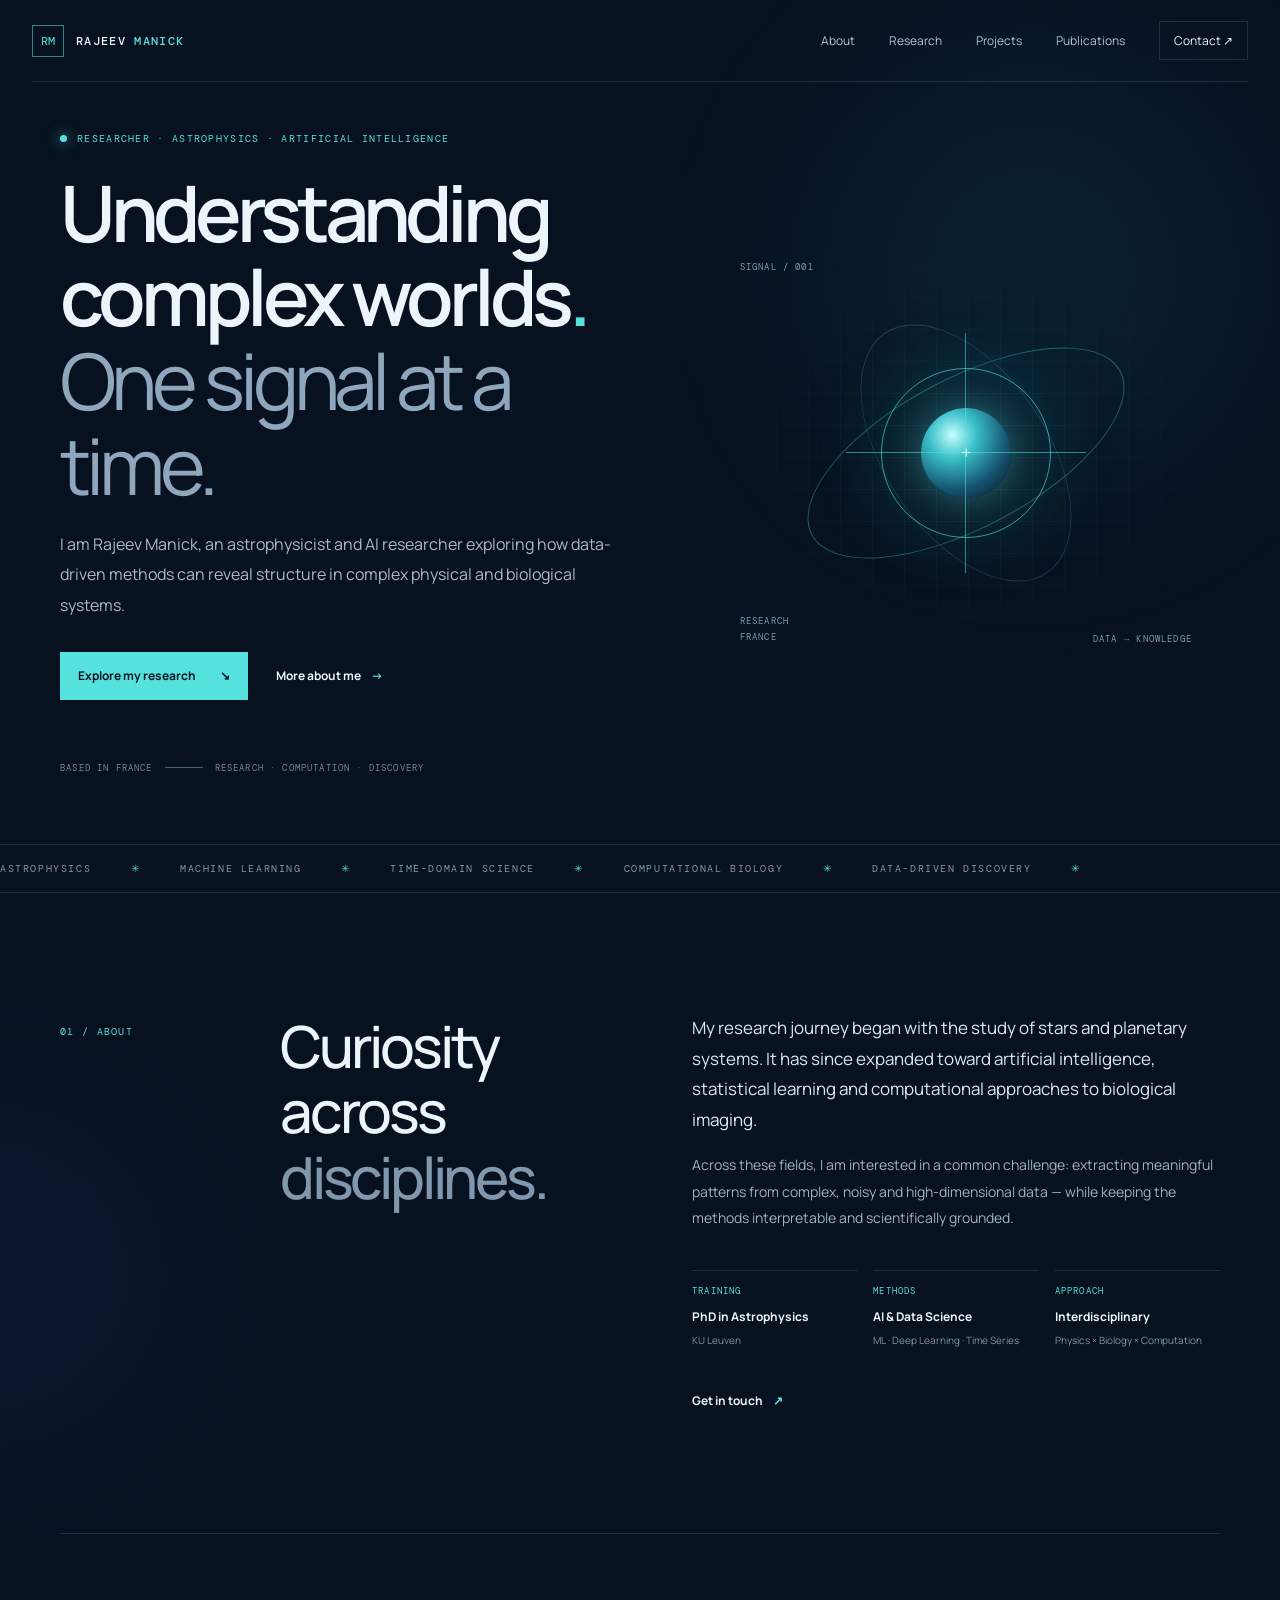
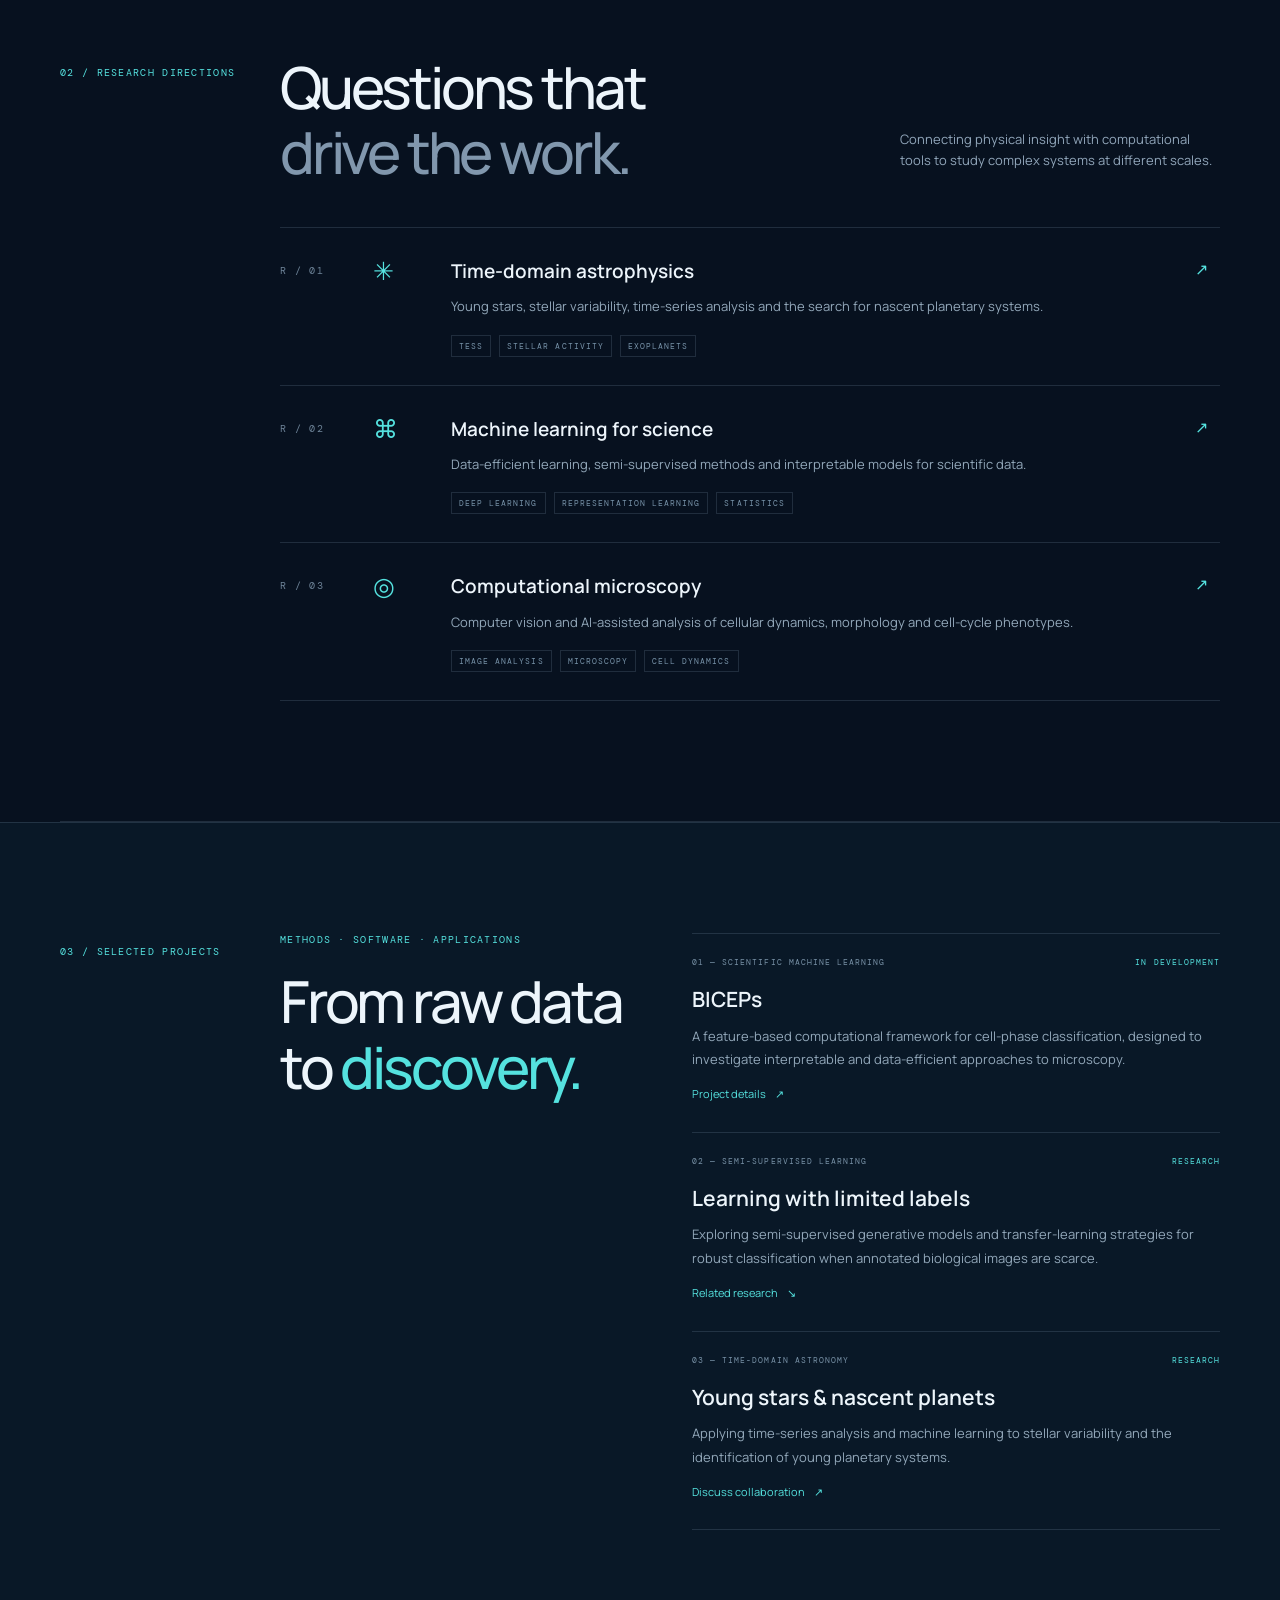
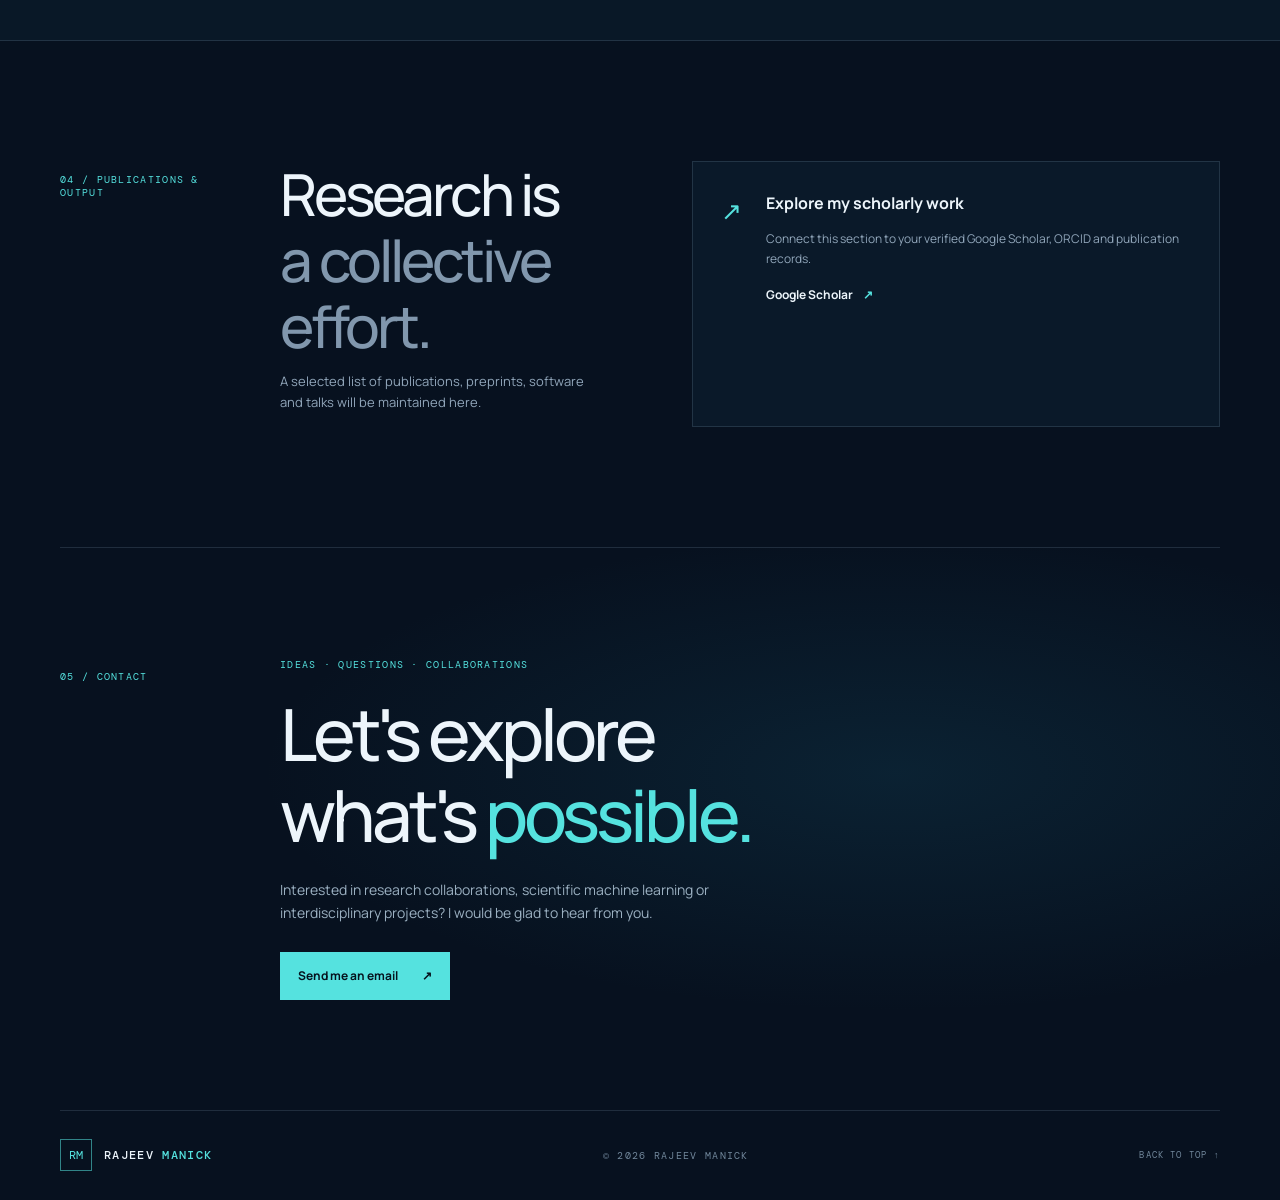
==== index.html @ 0efb324d "Add files via upload" ====
<!doctype html>
<html lang="en">
<head>
  <meta charset="utf-8">
  <meta name="viewport" content="width=device-width, initial-scale=1">
  <meta name="description" content="Rajeev Manick — astrophysicist and AI researcher working across astrophysics, machine learning and computational biology.">
  <meta name="theme-color" content="#07111f">
  <title>Rajeev Manick | Research & AI</title>
  <link rel="preconnect" href="https://fonts.googleapis.com">
  <link rel="preconnect" href="https://fonts.gstatic.com" crossorigin>
  <link href="https://fonts.googleapis.com/css2?family=DM+Mono:wght@400;500&family=Manrope:wght@400;500;600;700;800&display=swap" rel="stylesheet">
  <link rel="stylesheet" href="styles.css">
</head>
<body>
  <div class="ambient ambient-one"></div><div class="ambient ambient-two"></div>
  <header class="site-header">
    <a class="brand" href="#home" aria-label="Rajeev Manick home"><span class="brand-mark">RM</span><span>RAJEEV <b>MANICK</b></span></a>
    <button class="menu-toggle" aria-label="Toggle navigation" aria-expanded="false">☰</button>
    <nav class="nav" aria-label="Main navigation">
      <a href="#about">About</a><a href="#research">Research</a><a href="#projects">Projects</a><a href="#publications">Publications</a><a href="#contact" class="nav-contact">Contact ↗</a>
    </nav>
  </header>

  <main>
    <section class="hero section-shell" id="home">
      <div class="hero-copy">
        <div class="eyebrow"><span class="pulse"></span> RESEARCHER · ASTROPHYSICS · ARTIFICIAL INTELLIGENCE</div>
        <h1>Understanding<br>complex worlds<span class="accent">.</span><br><em>One signal at a time.</em></h1>
        <p class="hero-intro">I am Rajeev Manick, an astrophysicist and AI researcher exploring how data-driven methods can reveal structure in complex physical and biological systems.</p>
        <div class="hero-actions"><a class="button button-primary" href="#research">Explore my research <span>↘</span></a><a class="text-link" href="#about">More about me <span>→</span></a></div>
        <div class="hero-meta"><span>BASED IN FRANCE</span><span class="meta-line"></span><span>RESEARCH · COMPUTATION · DISCOVERY</span></div>
      </div>
      <div class="hero-visual" aria-label="Abstract scientific visualization">
        <div class="visual-grid"></div><div class="orbit orbit-a"></div><div class="orbit orbit-b"></div>
        <div class="core"><div class="core-inner"></div><span class="core-cross">+</span></div>
        <span class="visual-label label-top">SIGNAL / 001</span><span class="visual-label label-bottom">DATA → KNOWLEDGE</span>
        <span class="visual-coordinate">RESEARCH<br>FRANCE</span>
      </div>
    </section>

    <section class="ticker" aria-label="Research themes"><div>ASTROPHYSICS <i>✳</i> MACHINE LEARNING <i>✳</i> TIME-DOMAIN SCIENCE <i>✳</i> COMPUTATIONAL BIOLOGY <i>✳</i> DATA-DRIVEN DISCOVERY <i>✳</i></div></section>

    <section class="content-section section-shell" id="about">
      <div class="section-kicker">01 / ABOUT</div>
      <div class="section-main about-grid">
        <div><h2>Curiosity across<br><span class="muted">disciplines.</span></h2></div>
        <div class="about-copy">
          <p class="lead">My research journey began with the study of stars and planetary systems. It has since expanded toward artificial intelligence, statistical learning and computational approaches to biological imaging.</p>
          <p>Across these fields, I am interested in a common challenge: extracting meaningful patterns from complex, noisy and high-dimensional data — while keeping the methods interpretable and scientifically grounded.</p>
          <div class="facts">
            <div><span class="fact-label">TRAINING</span><strong>PhD in Astrophysics</strong><small>KU Leuven</small></div>
            <div><span class="fact-label">METHODS</span><strong>AI & Data Science</strong><small>ML · Deep Learning · Time Series</small></div>
            <div><span class="fact-label">APPROACH</span><strong>Interdisciplinary</strong><small>Physics × Biology × Computation</small></div>
          </div>
          <a class="inline-link" href="#contact">Get in touch <span>↗</span></a>
        </div>
      </div>
    </section>

    <section class="content-section section-shell" id="research">
      <div class="section-kicker">02 / RESEARCH DIRECTIONS</div>
      <div class="section-main">
        <div class="section-heading"><h2>Questions that<br><span class="muted">drive the work.</span></h2><p>Connecting physical insight with computational tools to study complex systems at different scales.</p></div>
        <div class="research-list">
          <article class="research-card"><div class="card-index">R / 01</div><div class="research-icon">✳</div><div><h3>Time-domain astrophysics</h3><p>Young stars, stellar variability, time-series analysis and the search for nascent planetary systems.</p><div class="tags"><span>TESS</span><span>STELLAR ACTIVITY</span><span>EXOPLANETS</span></div></div><span class="card-arrow">↗</span></article>
          <article class="research-card"><div class="card-index">R / 02</div><div class="research-icon">⌘</div><div><h3>Machine learning for science</h3><p>Data-efficient learning, semi-supervised methods and interpretable models for scientific data.</p><div class="tags"><span>DEEP LEARNING</span><span>REPRESENTATION LEARNING</span><span>STATISTICS</span></div></div><span class="card-arrow">↗</span></article>
          <article class="research-card"><div class="card-index">R / 03</div><div class="research-icon">◎</div><div><h3>Computational microscopy</h3><p>Computer vision and AI-assisted analysis of cellular dynamics, morphology and cell-cycle phenotypes.</p><div class="tags"><span>IMAGE ANALYSIS</span><span>MICROSCOPY</span><span>CELL DYNAMICS</span></div></div><span class="card-arrow">↗</span></article>
        </div>
      </div>
    </section>

    <section class="feature-band" id="projects"><div class="section-shell feature-inner">
      <div class="section-kicker">03 / SELECTED PROJECTS</div><div class="feature-content"><div><div class="eyebrow">METHODS · SOFTWARE · APPLICATIONS</div><h2>From raw data<br>to <span class="accent">discovery.</span></h2></div>
      <div class="project-stack">
        <article class="project"><div class="project-top"><span>01 — SCIENTIFIC MACHINE LEARNING</span><span>IN DEVELOPMENT</span></div><h3>BICEPs</h3><p>A feature-based computational framework for cell-phase classification, designed to investigate interpretable and data-efficient approaches to microscopy.</p><a href="#contact">Project details <span>↗</span></a></article>
        <article class="project"><div class="project-top"><span>02 — SEMI-SUPERVISED LEARNING</span><span>RESEARCH</span></div><h3>Learning with limited labels</h3><p>Exploring semi-supervised generative models and transfer-learning strategies for robust classification when annotated biological images are scarce.</p><a href="#publications">Related research <span>↘</span></a></article>
        <article class="project"><div class="project-top"><span>03 — TIME-DOMAIN ASTRONOMY</span><span>RESEARCH</span></div><h3>Young stars & nascent planets</h3><p>Applying time-series analysis and machine learning to stellar variability and the identification of young planetary systems.</p><a href="#contact">Discuss collaboration <span>↗</span></a></article>
      </div></div>
    </div></section>

    <section class="content-section section-shell" id="publications">
      <div class="section-kicker">04 / PUBLICATIONS & OUTPUT</div>
      <div class="section-main publication-layout"><div><h2>Research is<br><span class="muted">a collective effort.</span></h2><p class="section-note">A selected list of publications, preprints, software and talks will be maintained here.</p></div>
        <div class="publication-placeholder"><span class="placeholder-symbol">↗</span><div><h3>Explore my scholarly work</h3><p>Connect this section to your verified Google Scholar, ORCID and publication records.</p><a class="inline-link" href="https://scholar.google.com/" target="_blank" rel="noreferrer">Google Scholar <span>↗</span></a></div></div>
      </div>
    </section>

    <section class="contact-section" id="contact"><div class="section-shell contact-inner"><div class="section-kicker">05 / CONTACT</div><div><div class="eyebrow">IDEAS · QUESTIONS · COLLABORATIONS</div><h2>Let's explore<br>what's <span class="accent">possible.</span></h2><p>Interested in research collaborations, scientific machine learning or interdisciplinary projects? I would be glad to hear from you.</p><a class="button button-primary" href="mailto:YOUR.EMAIL@EXAMPLE.COM">Send me an email <span>↗</span></a></div></div></section>
  </main>

  <footer class="footer section-shell"><a class="brand" href="#home"><span class="brand-mark">RM</span><span>RAJEEV <b>MANICK</b></span></a><span>© <span id="year"></span> RAJEEV MANICK</span><a href="#home">BACK TO TOP ↑</a></footer>
  <script src="script.js"></script>
</body>
</html>
---- styles.css ----
:root{--bg:#07111f;--panel:#0b1929;--panel2:#0e2033;--text:#edf5fb;--muted:#91a4b8;--line:rgba(164,194,218,.16);--cyan:#55e2df;--blue:#72a9ff;--mono:"DM Mono",monospace;--sans:"Manrope",sans-serif}
*{box-sizing:border-box}html{scroll-behavior:smooth;scroll-padding-top:90px}body{margin:0;background:var(--bg);color:var(--text);font-family:var(--sans);line-height:1.65;overflow-x:hidden}a{color:inherit;text-decoration:none}.ambient{position:absolute;pointer-events:none;filter:blur(90px);opacity:.15;border-radius:50%;z-index:-1}.ambient-one{width:420px;height:420px;background:#126e91;top:60px;right:3%}.ambient-two{width:350px;height:350px;background:#263f9a;top:1100px;left:-180px}.section-shell{width:min(1160px,calc(100% - 64px));margin:auto}.site-header{height:82px;display:flex;align-items:center;justify-content:space-between;width:min(1280px,calc(100% - 64px));margin:auto;border-bottom:1px solid var(--line);position:relative;z-index:5}.brand{display:flex;align-items:center;gap:12px;font:500 12px var(--mono);letter-spacing:.11em}.brand b{color:var(--cyan);font-weight:500}.brand-mark{width:32px;height:32px;border:1px solid rgba(85,226,223,.55);display:grid;place-items:center;color:var(--cyan);font:12px var(--mono);letter-spacing:0}.nav{display:flex;align-items:center;gap:34px;font-size:12px;color:#b5c4d3}.nav a:hover,.text-link:hover,.inline-link:hover{color:var(--cyan)}.nav-contact{border:1px solid var(--line);padding:9px 14px;color:var(--text)}.menu-toggle{display:none;background:none;border:0;color:var(--text);font-size:22px}.hero{min-height:650px;display:grid;grid-template-columns:1.08fr .92fr;align-items:center;gap:55px;padding-top:50px;padding-bottom:70px}.eyebrow,.section-kicker,.hero-meta,.visual-label,.visual-coordinate,.fact-label,.card-index,.tags,.project-top,.footer>span,.footer>a:last-child{font:10px var(--mono);letter-spacing:.13em}.eyebrow{color:var(--cyan);display:flex;align-items:center;gap:10px}.pulse{width:7px;height:7px;background:var(--cyan);border-radius:50%;box-shadow:0 0 14px var(--cyan)}h1{font-size:clamp(48px,6.2vw,78px);line-height:1.08;letter-spacing:-.065em;margin:25px 0 22px;font-weight:600}h1 em{font-style:normal;color:#8fa6bd;font-weight:400}.accent{color:var(--cyan)}.hero-intro{max-width:570px;color:#a8bacb;font-size:16px;line-height:1.9}.hero-actions{display:flex;align-items:center;gap:28px;margin-top:32px}.button{display:inline-flex;align-items:center;gap:24px;padding:14px 18px;font-size:12px;font-weight:700}.button-primary{background:var(--cyan);color:#06131e}.button-primary:hover{background:#a1fffa}.text-link,.inline-link{font-size:12px;font-weight:700}.text-link span,.inline-link span{color:var(--cyan);margin-left:8px}.hero-meta{display:flex;align-items:center;gap:12px;color:#70869c;margin-top:62px;font-size:9px}.meta-line{width:38px;height:1px;background:#426076}.hero-visual{height:440px;position:relative;display:grid;place-items:center;overflow:hidden}.visual-grid{position:absolute;inset:0;background-image:linear-gradient(rgba(111,162,194,.08) 1px,transparent 1px),linear-gradient(90deg,rgba(111,162,194,.08) 1px,transparent 1px);background-size:32px 32px;mask-image:radial-gradient(ellipse,black 10%,transparent 72%)}.orbit{position:absolute;border:1px solid rgba(85,226,223,.32);border-radius:50%;transform:rotate(-28deg)}.orbit-a{width:350px;height:150px}.orbit-b{width:290px;height:290px;border-color:rgba(114,169,255,.25);transform:rotate(56deg) scaleY(.56)}.core{width:170px;height:170px;border:1px solid rgba(85,226,223,.65);border-radius:50%;display:grid;place-items:center;box-shadow:0 0 70px rgba(30,183,191,.18),inset 0 0 50px rgba(30,183,191,.12);position:relative}.core:before,.core:after{content:"";position:absolute;background:rgba(85,226,223,.55)}.core:before{height:1px;width:240px}.core:after{width:1px;height:240px}.core-inner{width:90px;height:90px;border-radius:50%;background:radial-gradient(circle at 35% 30%,#c5ffff,#39bfc8 28%,#14516d 65%,#07111f 100%);box-shadow:0 0 45px rgba(85,226,223,.55)}.core-cross{position:absolute;z-index:2;color:#d9ffff;font-size:18px}.visual-label,.visual-coordinate{position:absolute;color:#7b9bb1;font-size:9px}.label-top{top:28px;left:28px}.label-bottom{bottom:28px;right:28px}.visual-coordinate{bottom:28px;left:28px;line-height:1.8}.ticker{border-top:1px solid var(--line);border-bottom:1px solid var(--line);overflow:hidden;white-space:nowrap;padding:17px 0;color:#8299ad;font:10px var(--mono);letter-spacing:.16em}.ticker div{width:max-content;animation:drift 35s linear infinite}.ticker i{font-style:normal;color:var(--cyan);padding:0 32px}@keyframes drift{to{transform:translateX(-35%)}}.content-section{padding-top:120px;padding-bottom:120px;display:grid;grid-template-columns:180px 1fr;gap:40px;border-bottom:1px solid var(--line)}.section-kicker{color:var(--cyan);padding-top:12px}.section-main h2,.feature-content h2,.contact-inner h2{font-size:clamp(38px,5vw,58px);line-height:1.13;letter-spacing:-.055em;font-weight:500;margin:0}.muted{color:#8197ad}.about-grid{display:grid;grid-template-columns:.8fr 1.2fr;gap:60px}.about-copy p{color:#9eb1c3;font-size:14px;line-height:1.9;margin-top:0}.about-copy .lead{font-size:17px;color:#dce8f1;line-height:1.8}.facts{display:grid;grid-template-columns:repeat(3,1fr);gap:16px;margin:38px 0}.facts>div{border-top:1px solid var(--line);padding-top:14px}.fact-label{display:block;color:var(--cyan);font-size:9px;margin-bottom:10px}.facts strong,.facts small{display:block}.facts strong{font-size:12px}.facts small{font-size:10px;color:#8095a9;margin-top:5px}.section-heading{display:flex;align-items:end;justify-content:space-between;margin-bottom:42px;gap:40px}.section-heading p,.section-note{max-width:320px;color:#91a6ba;font-size:13px}.research-list{border-top:1px solid var(--line)}.research-card{display:grid;grid-template-columns:75px 60px 1fr 25px;align-items:start;gap:18px;padding:28px 0;border-bottom:1px solid var(--line)}.card-index{color:#6e8498;padding-top:8px}.research-icon{font-size:25px;color:var(--cyan);line-height:1.2}.research-card h3,.project h3{font-size:19px;margin:0 0 8px;font-weight:600}.research-card p,.project p{font-size:13px;color:#93a8ba;max-width:650px;margin:0;line-height:1.8}.tags{display:flex;flex-wrap:wrap;gap:8px;margin-top:16px;font-size:8px;color:#7792a8}.tags span{border:1px solid var(--line);padding:5px 7px}.card-arrow{color:var(--cyan)}.feature-band{background:#091827;border-top:1px solid var(--line);border-bottom:1px solid var(--line);padding:110px 0}.feature-inner{display:grid;grid-template-columns:180px 1fr;gap:40px}.feature-content{display:grid;grid-template-columns:.8fr 1.2fr;gap:60px}.feature-content h2{margin-top:22px}.project-stack{border-top:1px solid var(--line)}.project{padding:23px 0 26px;border-bottom:1px solid var(--line)}.project-top{display:flex;justify-content:space-between;gap:12px;color:#7891a6;font-size:8px;margin-bottom:15px}.project-top span:last-child{color:var(--cyan)}.project h3{font-size:21px}.project a{display:inline-block;margin-top:14px;font-size:11px;color:var(--cyan)}.project a span{margin-left:7px}.publication-layout{display:grid;grid-template-columns:.8fr 1.2fr;gap:60px}.publication-placeholder{border:1px solid var(--line);background:rgba(12,29,46,.7);padding:28px;display:flex;gap:24px;align-items:flex-start}.placeholder-symbol{font-size:25px;color:var(--cyan)}.publication-placeholder h3{font-size:16px;margin:0 0 8px}.publication-placeholder p{font-size:12px;color:#91a6ba}.contact-section{padding:110px 0;background:radial-gradient(ellipse at 70% 40%,rgba(26,101,129,.2),transparent 50%)}.contact-inner{display:grid;grid-template-columns:180px 1fr;gap:40px}.contact-inner h2{font-size:clamp(48px,6vw,72px);margin:22px 0}.contact-inner p{color:#9bb0c1;max-width:460px;font-size:14px;margin-bottom:28px}.footer{border-top:1px solid var(--line);min-height:90px;display:flex;align-items:center;justify-content:space-between;color:#71879b;font-size:9px}.footer>a:last-child{font-size:9px}.footer .brand{color:var(--text)}@media(max-width:800px){.section-shell,.site-header{width:min(100% - 40px,650px)}.nav{gap:17px}.hero{grid-template-columns:1fr;gap:10px;padding-top:80px}.hero-visual{height:340px}.content-section,.feature-inner,.contact-inner{grid-template-columns:1fr;gap:22px;padding-top:80px;padding-bottom:80px}.about-grid,.feature-content,.publication-layout{grid-template-columns:1fr;gap:28px}.section-heading{align-items:start;flex-direction:column;gap:10px}.feature-band{padding:80px 0}.facts{gap:10px}.research-card{grid-template-columns:50px 35px 1fr 15px;gap:10px}.card-index{font-size:8px}}@media(max-width:580px){.site-header{height:70px}.menu-toggle{display:block}.nav{display:none;position:absolute;top:69px;left:-20px;right:-20px;padding:22px 20px;background:#0b1929;border-bottom:1px solid var(--line);flex-direction:column;align-items:flex-start}.nav.open{display:flex}.hero{min-height:0;padding-top:70px;padding-bottom:55px}h1{font-size:49px}.hero-intro{font-size:14px}.hero-meta{margin-top:42px;font-size:8px}.hero-visual{height:290px}.orbit-a{width:290px;height:125px}.orbit-b{width:240px;height:240px}.core{width:135px;height:135px}.core-inner{width:72px;height:72px}.content-section{padding-top:70px;padding-bottom:70px}.facts{grid-template-columns:1fr}.facts>div{padding-bottom:12px}.research-card{grid-template-columns:1fr 28px;gap:8px}.card-index{grid-column:1/-1}.research-icon{grid-column:1;grid-row:2}.research-card>div:nth-child(3){grid-column:1/-1}.card-arrow{grid-column:2;grid-row:2}.project-top{font-size:7px}.publication-placeholder{padding:20px}.footer{padding:20px 0;gap:14px;flex-wrap:wrap}.footer>span{order:3;width:100%}.contact-section{padding:75px 0}}
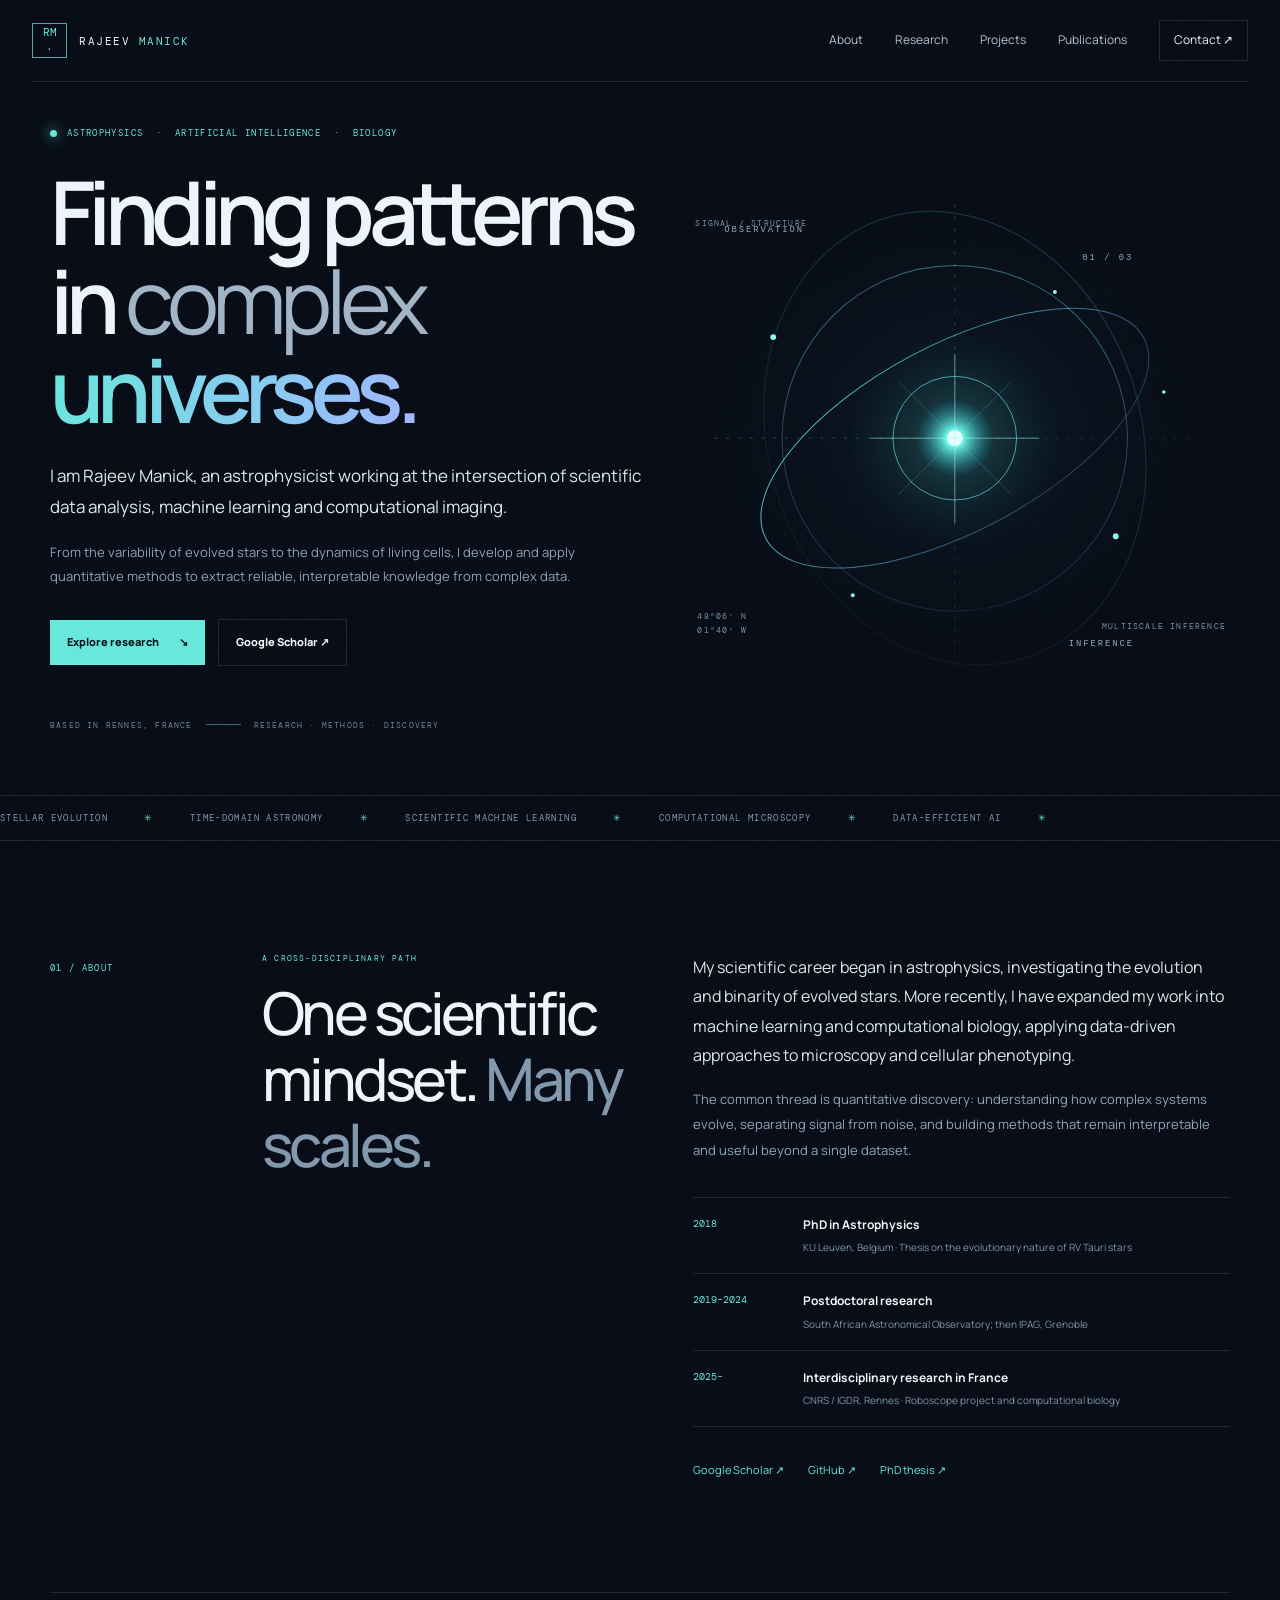
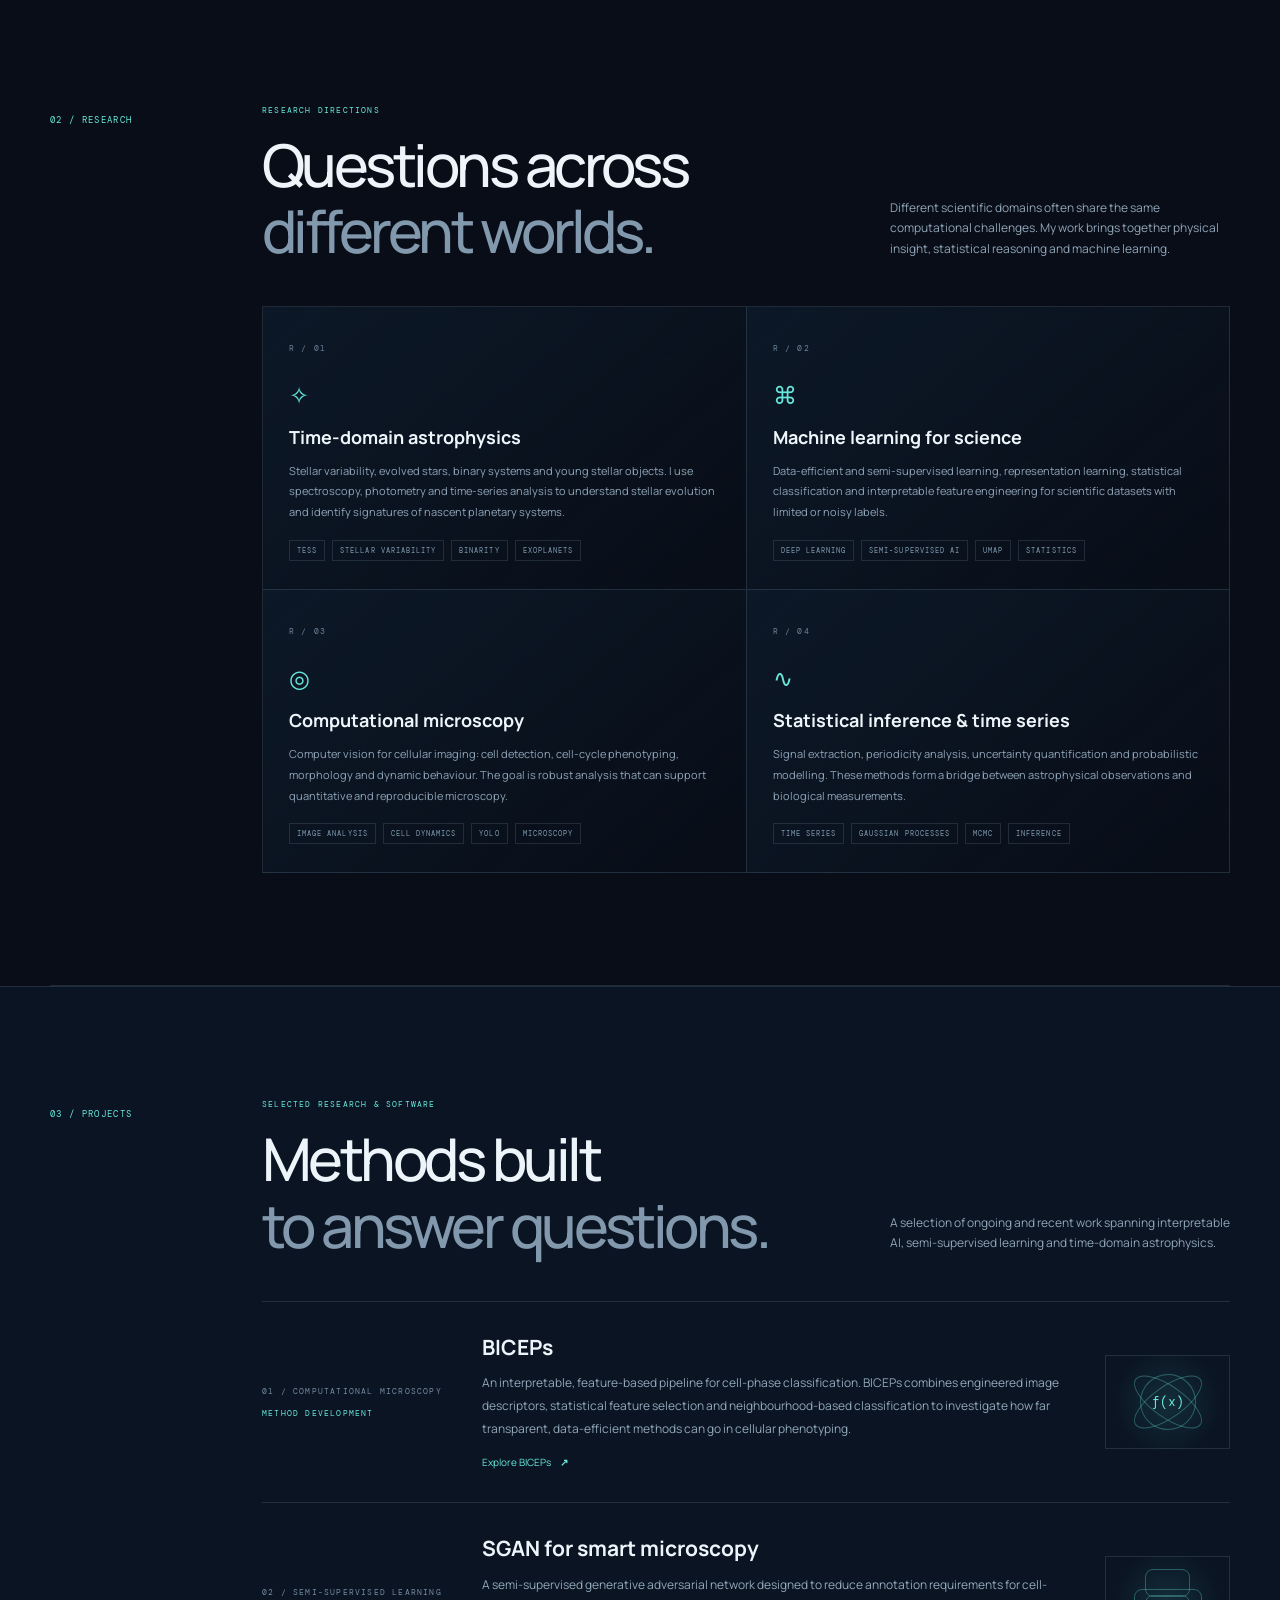
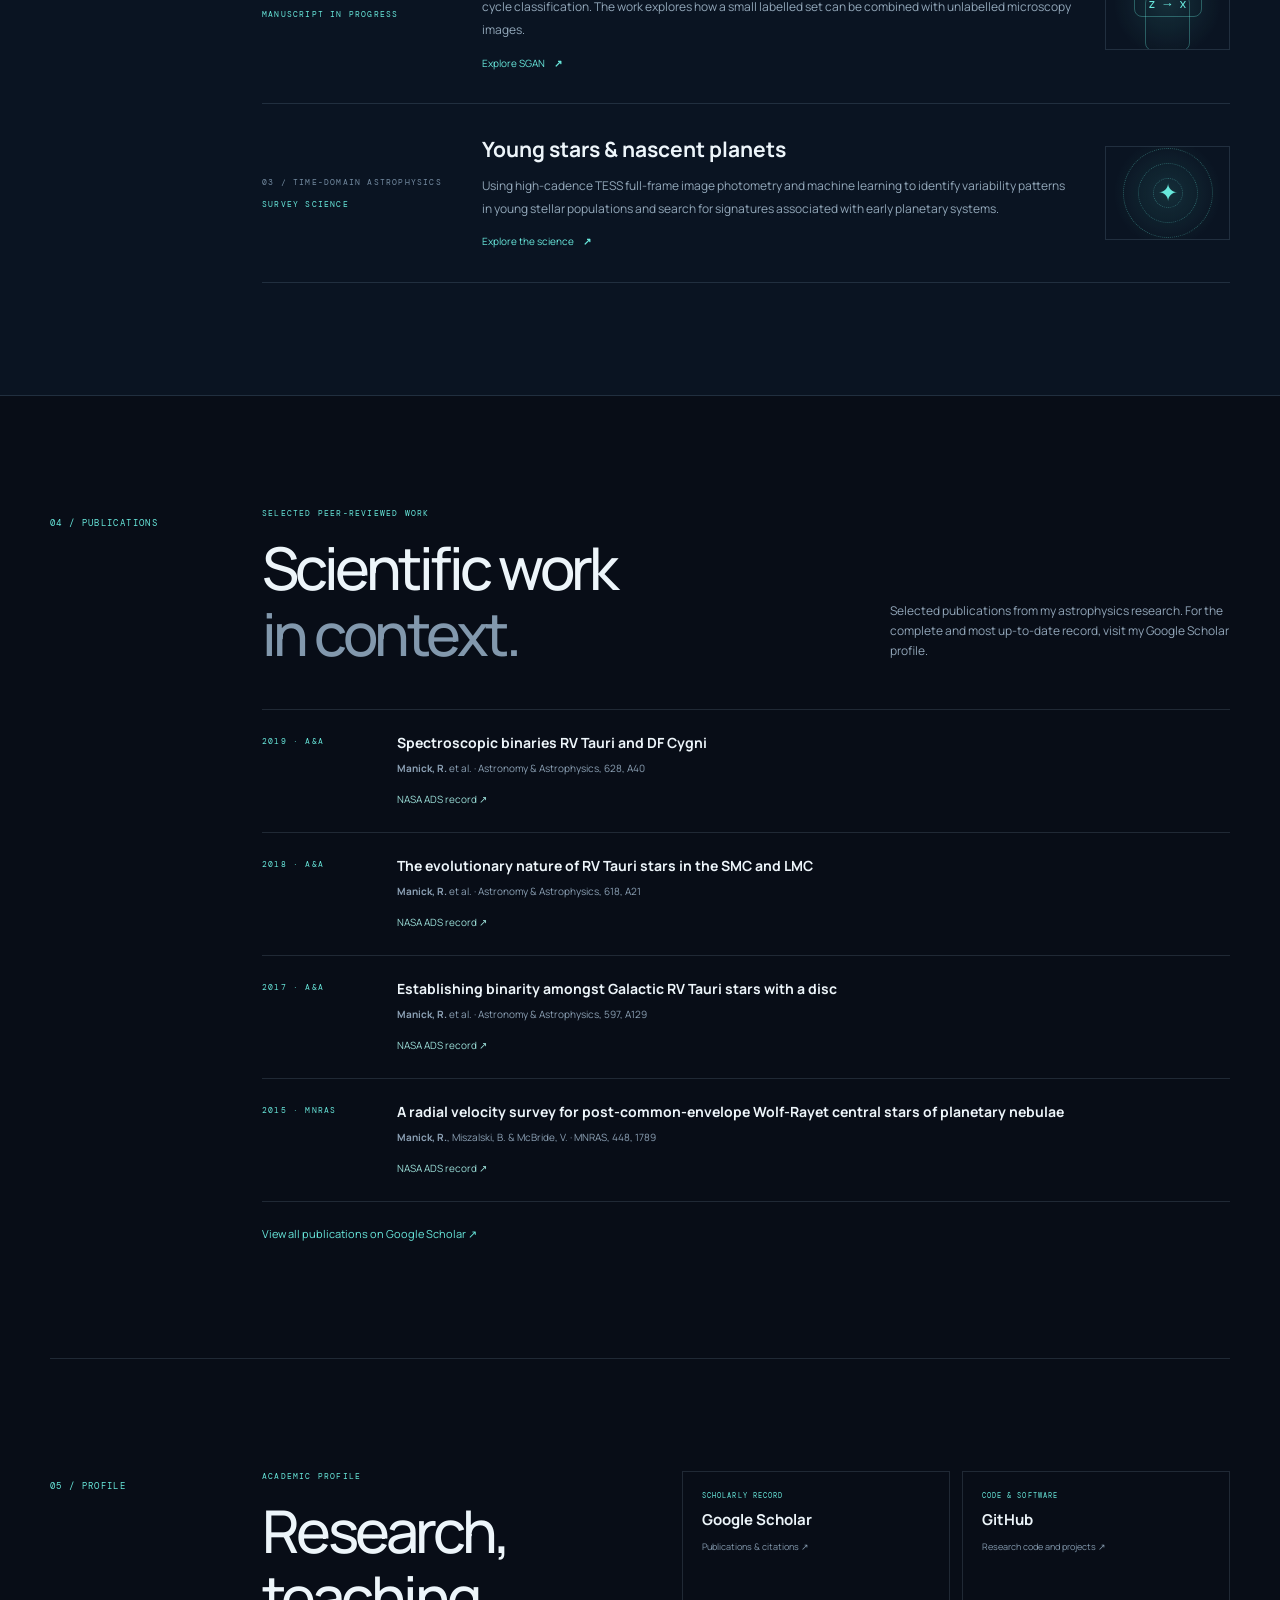
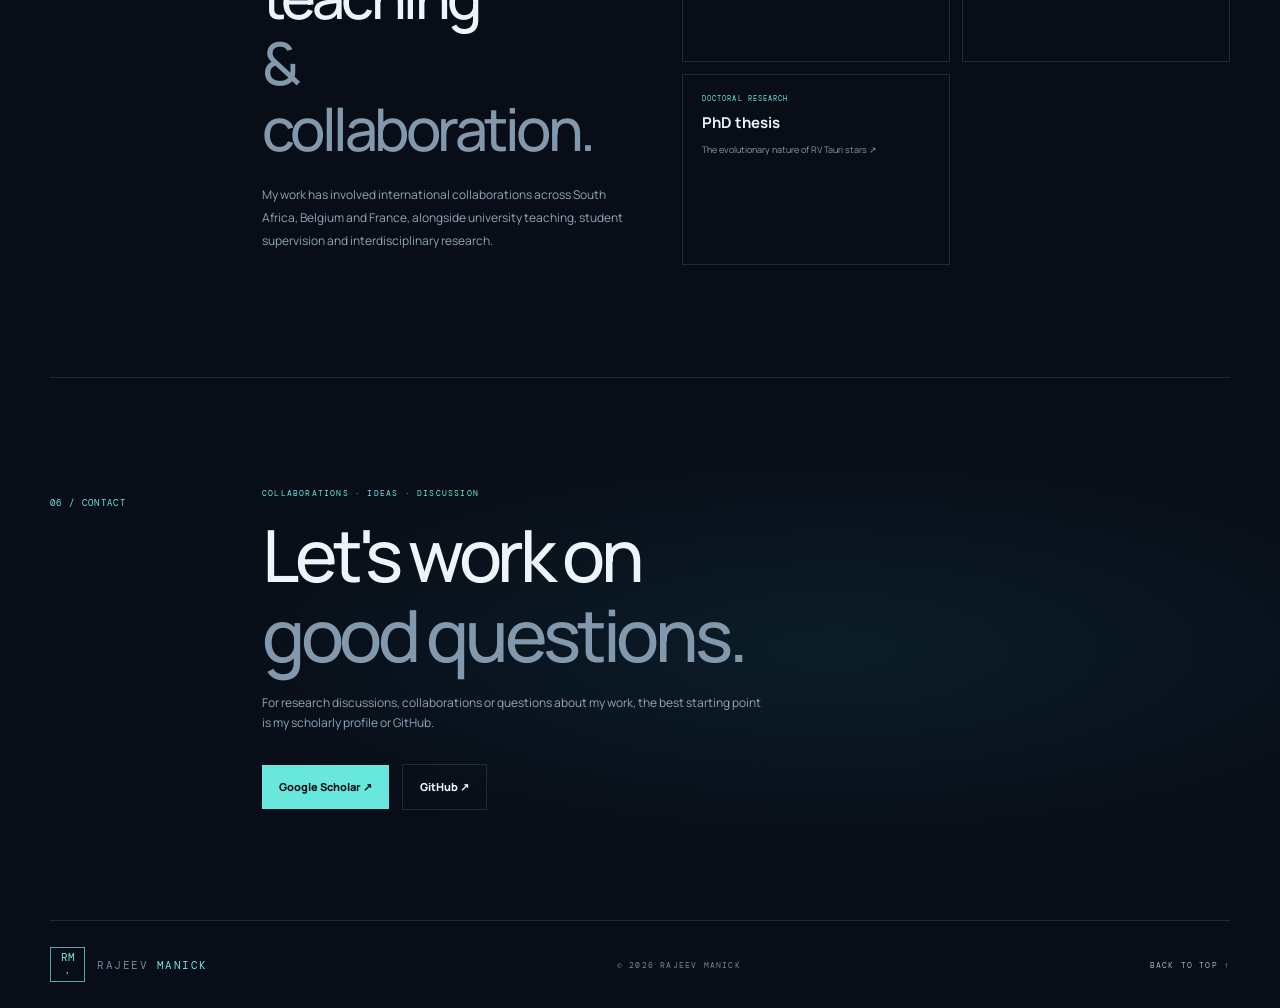
==== commit 3d9db529: "Add files via upload" ====
--- a/index.html
+++ b/index.html
@@ -1,94 +1,87 @@
 <!doctype html>
 <html lang="en">
 <head>
-  <meta charset="utf-8">
-  <meta name="viewport" content="width=device-width, initial-scale=1">
-  <meta name="description" content="Rajeev Manick — astrophysicist and AI researcher working across astrophysics, machine learning and computational biology.">
-  <meta name="theme-color" content="#07111f">
-  <title>Rajeev Manick | Research & AI</title>
-  <link rel="preconnect" href="https://fonts.googleapis.com">
-  <link rel="preconnect" href="https://fonts.gstatic.com" crossorigin>
+  <meta charset="utf-8"><meta name="viewport" content="width=device-width, initial-scale=1">
+  <meta name="description" content="Rajeev Manick is an astrophysicist and AI researcher working across time-domain astronomy, machine learning and computational microscopy.">
+  <meta name="theme-color" content="#080d17">
+  <meta property="og:title" content="Rajeev Manick — Astrophysics × AI × Computational Biology">
+  <meta property="og:description" content="Research, projects and publications of Rajeev Manick.">
+  <title>Rajeev Manick | Astrophysics × AI × Biology</title>
+  <link rel="icon" href="assets/favicon.svg" type="image/svg+xml">
+  <link rel="preconnect" href="https://fonts.googleapis.com"><link rel="preconnect" href="https://fonts.gstatic.com" crossorigin>
   <link href="https://fonts.googleapis.com/css2?family=DM+Mono:wght@400;500&family=Manrope:wght@400;500;600;700;800&display=swap" rel="stylesheet">
   <link rel="stylesheet" href="styles.css">
 </head>
 <body>
-  <div class="ambient ambient-one"></div><div class="ambient ambient-two"></div>
-  <header class="site-header">
-    <a class="brand" href="#home" aria-label="Rajeev Manick home"><span class="brand-mark">RM</span><span>RAJEEV <b>MANICK</b></span></a>
-    <button class="menu-toggle" aria-label="Toggle navigation" aria-expanded="false">☰</button>
-    <nav class="nav" aria-label="Main navigation">
-      <a href="#about">About</a><a href="#research">Research</a><a href="#projects">Projects</a><a href="#publications">Publications</a><a href="#contact" class="nav-contact">Contact ↗</a>
-    </nav>
+  <div class="noise"></div><header class="header">
+    <a class="brand" href="#top"><span class="brand-symbol">RM<span>·</span></span><span>RAJEEV <b>MANICK</b></span></a>
+    <button class="menu-toggle" aria-label="Open navigation" aria-expanded="false">☰</button>
+    <nav class="nav"><a href="#about">About</a><a href="#research">Research</a><a href="#projects">Projects</a><a href="#publications">Publications</a><a class="nav-cta" href="#contact">Contact ↗</a></nav>
   </header>
-
-  <main>
-    <section class="hero section-shell" id="home">
-      <div class="hero-copy">
-        <div class="eyebrow"><span class="pulse"></span> RESEARCHER · ASTROPHYSICS · ARTIFICIAL INTELLIGENCE</div>
-        <h1>Understanding<br>complex worlds<span class="accent">.</span><br><em>One signal at a time.</em></h1>
-        <p class="hero-intro">I am Rajeev Manick, an astrophysicist and AI researcher exploring how data-driven methods can reveal structure in complex physical and biological systems.</p>
-        <div class="hero-actions"><a class="button button-primary" href="#research">Explore my research <span>↘</span></a><a class="text-link" href="#about">More about me <span>→</span></a></div>
-        <div class="hero-meta"><span>BASED IN FRANCE</span><span class="meta-line"></span><span>RESEARCH · COMPUTATION · DISCOVERY</span></div>
+  <main id="top">
+    <section class="hero wrap">
+      <div class="hero-text">
+        <div class="eyebrow"><i></i> ASTROPHYSICS &nbsp;·&nbsp; ARTIFICIAL INTELLIGENCE &nbsp;·&nbsp; BIOLOGY</div>
+        <h1>Finding patterns<br>in <em>complex</em><br><span class="gradient-text">universes.</span></h1>
+        <p class="hero-lead">I am Rajeev Manick, an astrophysicist working at the intersection of scientific data analysis, machine learning and computational imaging.</p>
+        <p class="hero-sub">From the variability of evolved stars to the dynamics of living cells, I develop and apply quantitative methods to extract reliable, interpretable knowledge from complex data.</p>
+        <div class="hero-buttons"><a class="btn primary" href="#research">Explore research <span>↘</span></a><a class="btn secondary" href="https://scholar.google.com/citations?user=3LkKUTQAAAAJ&hl=en" target="_blank" rel="noopener">Google Scholar ↗</a></div>
+        <div class="hero-foot"><span>BASED IN RENNES, FRANCE</span><span class="line"></span><span>RESEARCH · METHODS · DISCOVERY</span></div>
       </div>
-      <div class="hero-visual" aria-label="Abstract scientific visualization">
-        <div class="visual-grid"></div><div class="orbit orbit-a"></div><div class="orbit orbit-b"></div>
-        <div class="core"><div class="core-inner"></div><span class="core-cross">+</span></div>
-        <span class="visual-label label-top">SIGNAL / 001</span><span class="visual-label label-bottom">DATA → KNOWLEDGE</span>
-        <span class="visual-coordinate">RESEARCH<br>FRANCE</span>
+      <div class="hero-art" aria-label="Abstract visualisation of data, stellar orbits and biological structures">
+        <div class="art-caption cap-a">SIGNAL / STRUCTURE</div><div class="art-caption cap-b">MULTISCALE INFERENCE</div>
+        <svg viewBox="0 0 560 520" role="img" aria-hidden="true">
+          <defs><radialGradient id="star"><stop stop-color="#eaffff"/><stop offset=".25" stop-color="#66f0e1"/><stop offset="1" stop-color="#147c91" stop-opacity=".08"/></radialGradient><linearGradient id="arc" x1="0" y1="0" x2="1" y2="1"><stop stop-color="#59e6dc"/><stop offset="1" stop-color="#7d9eff" stop-opacity=".15"/></linearGradient></defs>
+          <g fill="none" stroke="url(#arc)" stroke-width="1"><ellipse cx="280" cy="260" rx="218" ry="95" transform="rotate(-28 280 260)"/><ellipse cx="280" cy="260" rx="176" ry="176" transform="rotate(45 280 260)" opacity=".55"/><ellipse cx="280" cy="260" rx="235" ry="190" transform="rotate(72 280 260)" opacity=".25"/><path d="M35 260H525M280 22V498" stroke-dasharray="3 9" opacity=".4"/></g>
+          <g fill="#8ff7ed"><circle cx="95" cy="157" r="3"/><circle cx="444" cy="360" r="3"/><circle cx="382" cy="111" r="2"/><circle cx="176" cy="420" r="2"/><circle cx="493" cy="213" r="1.8"/></g>
+          <circle cx="280" cy="260" r="106" fill="url(#star)" opacity=".17"/><circle cx="280" cy="260" r="63" fill="none" stroke="#6cece2" stroke-opacity=".65"/><circle cx="280" cy="260" r="38" fill="url(#star)"/><circle cx="280" cy="260" r="8" fill="#eaffff"/>
+          <g stroke="#9df7ed" stroke-opacity=".55"><path d="M280 174V346M194 260H366"/><path d="M222 202L338 318M338 202L222 318" stroke-opacity=".18"/></g>
+          <g fill="#8faabd" font-family="monospace" font-size="9" letter-spacing="2"><text x="45" y="50">OBSERVATION</text><text x="396" y="472">INFERENCE</text><text x="410" y="78">01 / 03</text></g>
+        </svg>
+        <div class="art-coordinate">48°06′ N<br>01°40′ W</div>
       </div>
     </section>
+    <div class="ticker"><div>STELLAR EVOLUTION <b>✳</b> TIME-DOMAIN ASTRONOMY <b>✳</b> SCIENTIFIC MACHINE LEARNING <b>✳</b> COMPUTATIONAL MICROSCOPY <b>✳</b> DATA-EFFICIENT AI <b>✳</b> </div></div>
 
-    <section class="ticker" aria-label="Research themes"><div>ASTROPHYSICS <i>✳</i> MACHINE LEARNING <i>✳</i> TIME-DOMAIN SCIENCE <i>✳</i> COMPUTATIONAL BIOLOGY <i>✳</i> DATA-DRIVEN DISCOVERY <i>✳</i></div></section>
-
-    <section class="content-section section-shell" id="about">
-      <div class="section-kicker">01 / ABOUT</div>
-      <div class="section-main about-grid">
-        <div><h2>Curiosity across<br><span class="muted">disciplines.</span></h2></div>
-        <div class="about-copy">
-          <p class="lead">My research journey began with the study of stars and planetary systems. It has since expanded toward artificial intelligence, statistical learning and computational approaches to biological imaging.</p>
-          <p>Across these fields, I am interested in a common challenge: extracting meaningful patterns from complex, noisy and high-dimensional data — while keeping the methods interpretable and scientifically grounded.</p>
-          <div class="facts">
-            <div><span class="fact-label">TRAINING</span><strong>PhD in Astrophysics</strong><small>KU Leuven</small></div>
-            <div><span class="fact-label">METHODS</span><strong>AI & Data Science</strong><small>ML · Deep Learning · Time Series</small></div>
-            <div><span class="fact-label">APPROACH</span><strong>Interdisciplinary</strong><small>Physics × Biology × Computation</small></div>
-          </div>
-          <a class="inline-link" href="#contact">Get in touch <span>↗</span></a>
-        </div>
+    <section class="section wrap" id="about"><div class="section-label">01 / ABOUT</div><div class="section-body about-grid">
+      <div><p class="overline">A CROSS-DISCIPLINARY PATH</p><h2>One scientific<br>mindset. <span>Many scales.</span></h2></div>
+      <div class="prose"><p class="big">My scientific career began in astrophysics, investigating the evolution and binarity of evolved stars. More recently, I have expanded my work into machine learning and computational biology, applying data-driven approaches to microscopy and cellular phenotyping.</p>
+      <p>The common thread is quantitative discovery: understanding how complex systems evolve, separating signal from noise, and building methods that remain interpretable and useful beyond a single dataset.</p>
+      <div class="timeline"><div><time>2018</time><span><b>PhD in Astrophysics</b><small>KU Leuven, Belgium · Thesis on the evolutionary nature of RV Tauri stars</small></span></div><div><time>2019–2024</time><span><b>Postdoctoral research</b><small>South African Astronomical Observatory; then IPAG, Grenoble</small></span></div><div><time>2025–</time><span><b>Interdisciplinary research in France</b><small>CNRS / IGDR, Rennes · Roboscope project and computational biology</small></span></div></div>
+      <div class="profile-links"><a href="https://scholar.google.com/citations?user=3LkKUTQAAAAJ&hl=en" target="_blank" rel="noopener">Google Scholar ↗</a><a href="https://github.com/rajeevzar" target="_blank" rel="noopener">GitHub ↗</a><a href="https://fys.kuleuven.be/ster/pub/phd-rajeev-manick" target="_blank" rel="noopener">PhD thesis ↗</a></div>
       </div>
-    </section>
-
-    <section class="content-section section-shell" id="research">
-      <div class="section-kicker">02 / RESEARCH DIRECTIONS</div>
-      <div class="section-main">
-        <div class="section-heading"><h2>Questions that<br><span class="muted">drive the work.</span></h2><p>Connecting physical insight with computational tools to study complex systems at different scales.</p></div>
-        <div class="research-list">
-          <article class="research-card"><div class="card-index">R / 01</div><div class="research-icon">✳</div><div><h3>Time-domain astrophysics</h3><p>Young stars, stellar variability, time-series analysis and the search for nascent planetary systems.</p><div class="tags"><span>TESS</span><span>STELLAR ACTIVITY</span><span>EXOPLANETS</span></div></div><span class="card-arrow">↗</span></article>
-          <article class="research-card"><div class="card-index">R / 02</div><div class="research-icon">⌘</div><div><h3>Machine learning for science</h3><p>Data-efficient learning, semi-supervised methods and interpretable models for scientific data.</p><div class="tags"><span>DEEP LEARNING</span><span>REPRESENTATION LEARNING</span><span>STATISTICS</span></div></div><span class="card-arrow">↗</span></article>
-          <article class="research-card"><div class="card-index">R / 03</div><div class="research-icon">◎</div><div><h3>Computational microscopy</h3><p>Computer vision and AI-assisted analysis of cellular dynamics, morphology and cell-cycle phenotypes.</p><div class="tags"><span>IMAGE ANALYSIS</span><span>MICROSCOPY</span><span>CELL DYNAMICS</span></div></div><span class="card-arrow">↗</span></article>
-        </div>
-      </div>
-    </section>
-
-    <section class="feature-band" id="projects"><div class="section-shell feature-inner">
-      <div class="section-kicker">03 / SELECTED PROJECTS</div><div class="feature-content"><div><div class="eyebrow">METHODS · SOFTWARE · APPLICATIONS</div><h2>From raw data<br>to <span class="accent">discovery.</span></h2></div>
-      <div class="project-stack">
-        <article class="project"><div class="project-top"><span>01 — SCIENTIFIC MACHINE LEARNING</span><span>IN DEVELOPMENT</span></div><h3>BICEPs</h3><p>A feature-based computational framework for cell-phase classification, designed to investigate interpretable and data-efficient approaches to microscopy.</p><a href="#contact">Project details <span>↗</span></a></article>
-        <article class="project"><div class="project-top"><span>02 — SEMI-SUPERVISED LEARNING</span><span>RESEARCH</span></div><h3>Learning with limited labels</h3><p>Exploring semi-supervised generative models and transfer-learning strategies for robust classification when annotated biological images are scarce.</p><a href="#publications">Related research <span>↘</span></a></article>
-        <article class="project"><div class="project-top"><span>03 — TIME-DOMAIN ASTRONOMY</span><span>RESEARCH</span></div><h3>Young stars & nascent planets</h3><p>Applying time-series analysis and machine learning to stellar variability and the identification of young planetary systems.</p><a href="#contact">Discuss collaboration <span>↗</span></a></article>
-      </div></div>
     </div></section>
 
-    <section class="content-section section-shell" id="publications">
-      <div class="section-kicker">04 / PUBLICATIONS & OUTPUT</div>
-      <div class="section-main publication-layout"><div><h2>Research is<br><span class="muted">a collective effort.</span></h2><p class="section-note">A selected list of publications, preprints, software and talks will be maintained here.</p></div>
-        <div class="publication-placeholder"><span class="placeholder-symbol">↗</span><div><h3>Explore my scholarly work</h3><p>Connect this section to your verified Google Scholar, ORCID and publication records.</p><a class="inline-link" href="https://scholar.google.com/" target="_blank" rel="noreferrer">Google Scholar <span>↗</span></a></div></div>
+    <section class="section wrap" id="research"><div class="section-label">02 / RESEARCH</div><div class="section-body"><div class="section-intro"><div><p class="overline">RESEARCH DIRECTIONS</p><h2>Questions across<br><span>different worlds.</span></h2></div><p>Different scientific domains often share the same computational challenges. My work brings together physical insight, statistical reasoning and machine learning.</p></div>
+      <div class="research-grid">
+        <article class="research-card"><span class="r-num">R / 01</span><div class="r-icon">✧</div><h3>Time-domain astrophysics</h3><p>Stellar variability, evolved stars, binary systems and young stellar objects. I use spectroscopy, photometry and time-series analysis to understand stellar evolution and identify signatures of nascent planetary systems.</p><div class="chips"><span>TESS</span><span>STELLAR VARIABILITY</span><span>BINARITY</span><span>EXOPLANETS</span></div></article>
+        <article class="research-card"><span class="r-num">R / 02</span><div class="r-icon">⌘</div><h3>Machine learning for science</h3><p>Data-efficient and semi-supervised learning, representation learning, statistical classification and interpretable feature engineering for scientific datasets with limited or noisy labels.</p><div class="chips"><span>DEEP LEARNING</span><span>SEMI-SUPERVISED AI</span><span>UMAP</span><span>STATISTICS</span></div></article>
+        <article class="research-card"><span class="r-num">R / 03</span><div class="r-icon">◎</div><h3>Computational microscopy</h3><p>Computer vision for cellular imaging: cell detection, cell-cycle phenotyping, morphology and dynamic behaviour. The goal is robust analysis that can support quantitative and reproducible microscopy.</p><div class="chips"><span>IMAGE ANALYSIS</span><span>CELL DYNAMICS</span><span>YOLO</span><span>MICROSCOPY</span></div></article>
+        <article class="research-card"><span class="r-num">R / 04</span><div class="r-icon">∿</div><h3>Statistical inference & time series</h3><p>Signal extraction, periodicity analysis, uncertainty quantification and probabilistic modelling. These methods form a bridge between astrophysical observations and biological measurements.</p><div class="chips"><span>TIME SERIES</span><span>GAUSSIAN PROCESSES</span><span>MCMC</span><span>INFERENCE</span></div></article>
       </div>
-    </section>
+    </div></section>
 
-    <section class="contact-section" id="contact"><div class="section-shell contact-inner"><div class="section-kicker">05 / CONTACT</div><div><div class="eyebrow">IDEAS · QUESTIONS · COLLABORATIONS</div><h2>Let's explore<br>what's <span class="accent">possible.</span></h2><p>Interested in research collaborations, scientific machine learning or interdisciplinary projects? I would be glad to hear from you.</p><a class="button button-primary" href="mailto:YOUR.EMAIL@EXAMPLE.COM">Send me an email <span>↗</span></a></div></div></section>
+    <section class="projects-band" id="projects"><div class="wrap section"><div class="section-label">03 / PROJECTS</div><div class="section-body"><div class="section-intro"><div><p class="overline">SELECTED RESEARCH & SOFTWARE</p><h2>Methods built<br><span>to answer questions.</span></h2></div><p>A selection of ongoing and recent work spanning interpretable AI, semi-supervised learning and time-domain astrophysics.</p></div>
+      <div class="project-list">
+        <article class="project-row"><div class="project-meta"><span>01 / COMPUTATIONAL MICROSCOPY</span><span class="status">METHOD DEVELOPMENT</span></div><div class="project-content"><h3>BICEPs</h3><p>An interpretable, feature-based pipeline for cell-phase classification. BICEPs combines engineered image descriptors, statistical feature selection and neighbourhood-based classification to investigate how far transparent, data-efficient methods can go in cellular phenotyping.</p><a href="projects/biceps.html">Explore BICEPs <b>↗</b></a></div><div class="project-glyph glyph-biceps"><span>f(x)</span><i></i><i></i><i></i></div></article>
+        <article class="project-row"><div class="project-meta"><span>02 / SEMI-SUPERVISED LEARNING</span><span class="status">MANUSCRIPT IN PROGRESS</span></div><div class="project-content"><h3>SGAN for smart microscopy</h3><p>A semi-supervised generative adversarial network designed to reduce annotation requirements for cell-cycle classification. The work explores how a small labelled set can be combined with unlabelled microscopy images.</p><a href="projects/sgan.html">Explore SGAN <b>↗</b></a></div><div class="project-glyph glyph-sgan"><span>z → x</span><i></i><i></i><i></i></div></article>
+        <article class="project-row"><div class="project-meta"><span>03 / TIME-DOMAIN ASTROPHYSICS</span><span class="status">SURVEY SCIENCE</span></div><div class="project-content"><h3>Young stars & nascent planets</h3><p>Using high-cadence TESS full-frame image photometry and machine learning to identify variability patterns in young stellar populations and search for signatures associated with early planetary systems.</p><a href="projects/young-stars.html">Explore the science <b>↗</b></a></div><div class="project-glyph glyph-stars"><span>✦</span><i></i><i></i><i></i></div></article>
+      </div>
+    </div></div></section>
+
+    <section class="section wrap" id="publications"><div class="section-label">04 / PUBLICATIONS</div><div class="section-body"><div class="section-intro"><div><p class="overline">SELECTED PEER-REVIEWED WORK</p><h2>Scientific work<br><span>in context.</span></h2></div><p>Selected publications from my astrophysics research. For the complete and most up-to-date record, visit my Google Scholar profile.</p></div>
+      <div class="pub-list">
+        <article><time>2019 · A&A</time><div><h3>Spectroscopic binaries RV Tauri and DF Cygni</h3><p><b>Manick, R.</b> et al. · Astronomy & Astrophysics, 628, A40</p><a href="https://ui.adsabs.harvard.edu/abs/2019A%26A...628A..40M/abstract" target="_blank" rel="noopener">NASA ADS record ↗</a></div></article>
+        <article><time>2018 · A&A</time><div><h3>The evolutionary nature of RV Tauri stars in the SMC and LMC</h3><p><b>Manick, R.</b> et al. · Astronomy & Astrophysics, 618, A21</p><a href="https://ui.adsabs.harvard.edu/abs/2018A%26A...618A..21M/abstract" target="_blank" rel="noopener">NASA ADS record ↗</a></div></article>
+        <article><time>2017 · A&A</time><div><h3>Establishing binarity amongst Galactic RV Tauri stars with a disc</h3><p><b>Manick, R.</b> et al. · Astronomy & Astrophysics, 597, A129</p><a href="https://ui.adsabs.harvard.edu/abs/2017A%26A...597A.129M/abstract" target="_blank" rel="noopener">NASA ADS record ↗</a></div></article>
+        <article><time>2015 · MNRAS</time><div><h3>A radial velocity survey for post-common-envelope Wolf-Rayet central stars of planetary nebulae</h3><p><b>Manick, R.</b>, Miszalski, B. & McBride, V. · MNRAS, 448, 1789</p><a href="https://ui.adsabs.harvard.edu/abs/2015MNRAS.448.1789M/abstract" target="_blank" rel="noopener">NASA ADS record ↗</a></div></article>
+      </div><a class="all-pubs" href="https://scholar.google.com/citations?user=3LkKUTQAAAAJ&hl=en" target="_blank" rel="noopener">View all publications on Google Scholar ↗</a>
+    </div></section>
+
+    <section class="section wrap profile-section"><div class="section-label">05 / PROFILE</div><div class="section-body profile-grid"><div><p class="overline">ACADEMIC PROFILE</p><h2>Research, teaching<br><span>& collaboration.</span></h2><p class="profile-desc">My work has involved international collaborations across South Africa, Belgium and France, alongside university teaching, student supervision and interdisciplinary research.</p></div><div class="profile-cards"><a href="https://scholar.google.com/citations?user=3LkKUTQAAAAJ&hl=en" target="_blank" rel="noopener"><small>SCHOLARLY RECORD</small><b>Google Scholar</b><span>Publications & citations ↗</span></a><a href="https://github.com/rajeevzar" target="_blank" rel="noopener"><small>CODE & SOFTWARE</small><b>GitHub</b><span>Research code and projects ↗</span></a><a href="https://fys.kuleuven.be/ster/pub/phd-rajeev-manick" target="_blank" rel="noopener"><small>DOCTORAL RESEARCH</small><b>PhD thesis</b><span>The evolutionary nature of RV Tauri stars ↗</span></a></div></div></section>
+
+    <section class="contact" id="contact"><div class="wrap contact-grid"><div class="section-label">06 / CONTACT</div><div><p class="overline">COLLABORATIONS · IDEAS · DISCUSSION</p><h2>Let's work on<br><span>good questions.</span></h2><p>For research discussions, collaborations or questions about my work, the best starting point is my scholarly profile or GitHub.</p><div class="contact-links"><a class="btn primary" href="https://scholar.google.com/citations?user=3LkKUTQAAAAJ&hl=en" target="_blank" rel="noopener">Google Scholar ↗</a><a class="btn secondary" href="https://github.com/rajeevzar" target="_blank" rel="noopener">GitHub ↗</a></div></div></div></section>
   </main>
-
-  <footer class="footer section-shell"><a class="brand" href="#home"><span class="brand-mark">RM</span><span>RAJEEV <b>MANICK</b></span></a><span>© <span id="year"></span> RAJEEV MANICK</span><a href="#home">BACK TO TOP ↑</a></footer>
+  <footer class="footer wrap"><a class="brand" href="#top"><span class="brand-symbol">RM<span>·</span></span><span>RAJEEV <b>MANICK</b></span></a><span>© <span id="year"></span> RAJEEV MANICK</span><a href="#top">BACK TO TOP ↑</a></footer>
   <script src="script.js"></script>
-</body>
-</html>+</body></html>
--- a/styles.css
+++ b/styles.css
@@ -1,2 +1,4 @@
- :root{--bg:#07111f;--panel:#0b1929;--panel2:#0e2033;--text:#edf5fb;--muted:#91a4b8;--line:rgba(164,194,218,.16);--cyan:#55e2df;--blue:#72a9ff;--mono:"DM Mono",monospace;--sans:"Manrope",sans-serif}
-*{box-sizing:border-box}html{scroll-behavior:smooth;scroll-padding-top:90px}body{margin:0;background:var(--bg);color:var(--text);font-family:var(--sans);line-height:1.65;overflow-x:hidden}a{color:inherit;text-decoration:none}.ambient{position:absolute;pointer-events:none;filter:blur(90px);opacity:.15;border-radius:50%;z-index:-1}.ambient-one{width:420px;height:420px;background:#126e91;top:60px;right:3%}.ambient-two{width:350px;height:350px;background:#263f9a;top:1100px;left:-180px}.section-shell{width:min(1160px,calc(100% - 64px));margin:auto}.site-header{height:82px;display:flex;align-items:center;justify-content:space-between;width:min(1280px,calc(100% - 64px));margin:auto;border-bottom:1px solid var(--line);position:relative;z-index:5}.brand{display:flex;align-items:center;gap:12px;font:500 12px var(--mono);letter-spacing:.11em}.brand b{color:var(--cyan);font-weight:500}.brand-mark{width:32px;height:32px;border:1px solid rgba(85,226,223,.55);display:grid;place-items:center;color:var(--cyan);font:12px var(--mono);letter-spacing:0}.nav{display:flex;align-items:center;gap:34px;font-size:12px;color:#b5c4d3}.nav a:hover,.text-link:hover,.inline-link:hover{color:var(--cyan)}.nav-contact{border:1px solid var(--line);padding:9px 14px;color:var(--text)}.menu-toggle{display:none;background:none;border:0;color:var(--text);font-size:22px}.hero{min-height:650px;display:grid;grid-template-columns:1.08fr .92fr;align-items:center;gap:55px;padding-top:50px;padding-bottom:70px}.eyebrow,.section-kicker,.hero-meta,.visual-label,.visual-coordinate,.fact-label,.card-index,.tags,.project-top,.footer>span,.footer>a:last-child{font:10px var(--mono);letter-spacing:.13em}.eyebrow{color:var(--cyan);display:flex;align-items:center;gap:10px}.pulse{width:7px;height:7px;background:var(--cyan);border-radius:50%;box-shadow:0 0 14px var(--cyan)}h1{font-size:clamp(48px,6.2vw,78px);line-height:1.08;letter-spacing:-.065em;margin:25px 0 22px;font-weight:600}h1 em{font-style:normal;color:#8fa6bd;font-weight:400}.accent{color:var(--cyan)}.hero-intro{max-width:570px;color:#a8bacb;font-size:16px;line-height:1.9}.hero-actions{display:flex;align-items:center;gap:28px;margin-top:32px}.button{display:inline-flex;align-items:center;gap:24px;padding:14px 18px;font-size:12px;font-weight:700}.button-primary{background:var(--cyan);color:#06131e}.button-primary:hover{background:#a1fffa}.text-link,.inline-link{font-size:12px;font-weight:700}.text-link span,.inline-link span{color:var(--cyan);margin-left:8px}.hero-meta{display:flex;align-items:center;gap:12px;color:#70869c;margin-top:62px;font-size:9px}.meta-line{width:38px;height:1px;background:#426076}.hero-visual{height:440px;position:relative;display:grid;place-items:center;overflow:hidden}.visual-grid{position:absolute;inset:0;background-image:linear-gradient(rgba(111,162,194,.08) 1px,transparent 1px),linear-gradient(90deg,rgba(111,162,194,.08) 1px,transparent 1px);background-size:32px 32px;mask-image:radial-gradient(ellipse,black 10%,transparent 72%)}.orbit{position:absolute;border:1px solid rgba(85,226,223,.32);border-radius:50%;transform:rotate(-28deg)}.orbit-a{width:350px;height:150px}.orbit-b{width:290px;height:290px;border-color:rgba(114,169,255,.25);transform:rotate(56deg) scaleY(.56)}.core{width:170px;height:170px;border:1px solid rgba(85,226,223,.65);border-radius:50%;display:grid;place-items:center;box-shadow:0 0 70px rgba(30,183,191,.18),inset 0 0 50px rgba(30,183,191,.12);position:relative}.core:before,.core:after{content:"";position:absolute;background:rgba(85,226,223,.55)}.core:before{height:1px;width:240px}.core:after{width:1px;height:240px}.core-inner{width:90px;height:90px;border-radius:50%;background:radial-gradient(circle at 35% 30%,#c5ffff,#39bfc8 28%,#14516d 65%,#07111f 100%);box-shadow:0 0 45px rgba(85,226,223,.55)}.core-cross{position:absolute;z-index:2;color:#d9ffff;font-size:18px}.visual-label,.visual-coordinate{position:absolute;color:#7b9bb1;font-size:9px}.label-top{top:28px;left:28px}.label-bottom{bottom:28px;right:28px}.visual-coordinate{bottom:28px;left:28px;line-height:1.8}.ticker{border-top:1px solid var(--line);border-bottom:1px solid var(--line);overflow:hidden;white-space:nowrap;padding:17px 0;color:#8299ad;font:10px var(--mono);letter-spacing:.16em}.ticker div{width:max-content;animation:drift 35s linear infinite}.ticker i{font-style:normal;color:var(--cyan);padding:0 32px}@keyframes drift{to{transform:translateX(-35%)}}.content-section{padding-top:120px;padding-bottom:120px;display:grid;grid-template-columns:180px 1fr;gap:40px;border-bottom:1px solid var(--line)}.section-kicker{color:var(--cyan);padding-top:12px}.section-main h2,.feature-content h2,.contact-inner h2{font-size:clamp(38px,5vw,58px);line-height:1.13;letter-spacing:-.055em;font-weight:500;margin:0}.muted{color:#8197ad}.about-grid{display:grid;grid-template-columns:.8fr 1.2fr;gap:60px}.about-copy p{color:#9eb1c3;font-size:14px;line-height:1.9;margin-top:0}.about-copy .lead{font-size:17px;color:#dce8f1;line-height:1.8}.facts{display:grid;grid-template-columns:repeat(3,1fr);gap:16px;margin:38px 0}.facts>div{border-top:1px solid var(--line);padding-top:14px}.fact-label{display:block;color:var(--cyan);font-size:9px;margin-bottom:10px}.facts strong,.facts small{display:block}.facts strong{font-size:12px}.facts small{font-size:10px;color:#8095a9;margin-top:5px}.section-heading{display:flex;align-items:end;justify-content:space-between;margin-bottom:42px;gap:40px}.section-heading p,.section-note{max-width:320px;color:#91a6ba;font-size:13px}.research-list{border-top:1px solid var(--line)}.research-card{display:grid;grid-template-columns:75px 60px 1fr 25px;align-items:start;gap:18px;padding:28px 0;border-bottom:1px solid var(--line)}.card-index{color:#6e8498;padding-top:8px}.research-icon{font-size:25px;color:var(--cyan);line-height:1.2}.research-card h3,.project h3{font-size:19px;margin:0 0 8px;font-weight:600}.research-card p,.project p{font-size:13px;color:#93a8ba;max-width:650px;margin:0;line-height:1.8}.tags{display:flex;flex-wrap:wrap;gap:8px;margin-top:16px;font-size:8px;color:#7792a8}.tags span{border:1px solid var(--line);padding:5px 7px}.card-arrow{color:var(--cyan)}.feature-band{background:#091827;border-top:1px solid var(--line);border-bottom:1px solid var(--line);padding:110px 0}.feature-inner{display:grid;grid-template-columns:180px 1fr;gap:40px}.feature-content{display:grid;grid-template-columns:.8fr 1.2fr;gap:60px}.feature-content h2{margin-top:22px}.project-stack{border-top:1px solid var(--line)}.project{padding:23px 0 26px;border-bottom:1px solid var(--line)}.project-top{display:flex;justify-content:space-between;gap:12px;color:#7891a6;font-size:8px;margin-bottom:15px}.project-top span:last-child{color:var(--cyan)}.project h3{font-size:21px}.project a{display:inline-block;margin-top:14px;font-size:11px;color:var(--cyan)}.project a span{margin-left:7px}.publication-layout{display:grid;grid-template-columns:.8fr 1.2fr;gap:60px}.publication-placeholder{border:1px solid var(--line);background:rgba(12,29,46,.7);padding:28px;display:flex;gap:24px;align-items:flex-start}.placeholder-symbol{font-size:25px;color:var(--cyan)}.publication-placeholder h3{font-size:16px;margin:0 0 8px}.publication-placeholder p{font-size:12px;color:#91a6ba}.contact-section{padding:110px 0;background:radial-gradient(ellipse at 70% 40%,rgba(26,101,129,.2),transparent 50%)}.contact-inner{display:grid;grid-template-columns:180px 1fr;gap:40px}.contact-inner h2{font-size:clamp(48px,6vw,72px);margin:22px 0}.contact-inner p{color:#9bb0c1;max-width:460px;font-size:14px;margin-bottom:28px}.footer{border-top:1px solid var(--line);min-height:90px;display:flex;align-items:center;justify-content:space-between;color:#71879b;font-size:9px}.footer>a:last-child{font-size:9px}.footer .brand{color:var(--text)}@media(max-width:800px){.section-shell,.site-header{width:min(100% - 40px,650px)}.nav{gap:17px}.hero{grid-template-columns:1fr;gap:10px;padding-top:80px}.hero-visual{height:340px}.content-section,.feature-inner,.contact-inner{grid-template-columns:1fr;gap:22px;padding-top:80px;padding-bottom:80px}.about-grid,.feature-content,.publication-layout{grid-template-columns:1fr;gap:28px}.section-heading{align-items:start;flex-direction:column;gap:10px}.feature-band{padding:80px 0}.facts{gap:10px}.research-card{grid-template-columns:50px 35px 1fr 15px;gap:10px}.card-index{font-size:8px}}@media(max-width:580px){.site-header{height:70px}.menu-toggle{display:block}.nav{display:none;position:absolute;top:69px;left:-20px;right:-20px;padding:22px 20px;background:#0b1929;border-bottom:1px solid var(--line);flex-direction:column;align-items:flex-start}.nav.open{display:flex}.hero{min-height:0;padding-top:70px;padding-bottom:55px}h1{font-size:49px}.hero-intro{font-size:14px}.hero-meta{margin-top:42px;font-size:8px}.hero-visual{height:290px}.orbit-a{width:290px;height:125px}.orbit-b{width:240px;height:240px}.core{width:135px;height:135px}.core-inner{width:72px;height:72px}.content-section{padding-top:70px;padding-bottom:70px}.facts{grid-template-columns:1fr}.facts>div{padding-bottom:12px}.research-card{grid-template-columns:1fr 28px;gap:8px}.card-index{grid-column:1/-1}.research-icon{grid-column:1;grid-row:2}.research-card>div:nth-child(3){grid-column:1/-1}.card-arrow{grid-column:2;grid-row:2}.project-top{font-size:7px}.publication-placeholder{padding:20px}.footer{padding:20px 0;gap:14px;flex-wrap:wrap}.footer>span{order:3;width:100%}.contact-section{padding:75px 0}}
+:root{--bg:#080d17;--panel:#0d1726;--panel2:#101e30;--ink:#edf5fa;--muted:#91a4b8;--dim:#657b91;--line:rgba(156,188,213,.16);--cyan:#68e8dc;--blue:#8aaeff;--mono:'DM Mono',monospace;--sans:'Manrope',sans-serif}*{box-sizing:border-box}html{scroll-behavior:smooth;scroll-padding-top:90px}body{margin:0;background:var(--bg);color:var(--ink);font-family:var(--sans);line-height:1.7;overflow-x:hidden}a{color:inherit;text-decoration:none}.noise{position:fixed;inset:0;pointer-events:none;z-index:10;opacity:.025;background-image:url("data:image/svg+xml,%3Csvg viewBox='0 0 180 180' xmlns='http://www.w3.org/2000/svg'%3E%3Cfilter id='n'%3E%3CfeTurbulence type='fractalNoise' baseFrequency='.9' numOctaves='3' stitchTiles='stitch'/%3E%3C/filter%3E%3Crect width='100%25' height='100%25' filter='url(%23n)' opacity='.5'/%3E%3C/svg%3E")}.wrap{width:min(1180px,calc(100% - 64px));margin:auto}.header{height:82px;width:min(1300px,calc(100% - 64px));margin:auto;border-bottom:1px solid var(--line);display:flex;align-items:center;justify-content:space-between;position:relative;z-index:20}.brand{display:flex;align-items:center;gap:12px;font:11px var(--mono);letter-spacing:.14em}.brand b{color:var(--cyan);font-weight:400}.brand-symbol{width:35px;height:35px;border:1px solid #4eaaa8;display:grid;place-items:center;color:var(--cyan);font-size:11px;letter-spacing:0}.brand-symbol span{color:var(--blue)}.nav{display:flex;align-items:center;gap:32px;font-size:12px;color:#b7c5d3}.nav a:hover,.profile-links a:hover,.project-content a:hover,.pub-list a:hover{color:var(--cyan)}.nav-cta{border:1px solid var(--line);padding:9px 14px;color:var(--ink)}.menu-toggle{display:none;background:none;border:0;color:var(--ink);font-size:22px}.hero{min-height:680px;display:grid;grid-template-columns:1.04fr .96fr;gap:35px;align-items:center;padding-top:45px;padding-bottom:65px}.eyebrow,.overline,.section-label,.hero-foot,.art-caption,.art-coordinate,.ticker,.r-num,.chips,.project-meta,.pub-list time,.profile-cards small,.footer>span,.footer>a:last-child{font:9px var(--mono);letter-spacing:.15em}.eyebrow{color:var(--cyan);display:flex;align-items:center}.eyebrow i{width:7px;height:7px;border-radius:50%;background:var(--cyan);margin-right:10px;box-shadow:0 0 13px var(--cyan)}h1{font-size:clamp(54px,7vw,88px);line-height:1.01;letter-spacing:-.075em;font-weight:600;margin:28px 0 26px}h1 em{font-style:normal;color:#a3b6c8;font-weight:400}.gradient-text{background:linear-gradient(100deg,#68e8dc,#a1b7ff);background-clip:text;color:transparent}.hero-lead{font-size:17px;line-height:1.85;color:#dce8f0;max-width:610px}.hero-sub{font-size:13px;line-height:1.9;color:#8fa4b8;max-width:590px}.hero-buttons,.contact-links{display:flex;align-items:center;gap:13px;margin-top:30px}.btn{display:inline-flex;align-items:center;gap:20px;padding:13px 17px;font-size:11px;font-weight:800;transition:.2s}.primary{background:var(--cyan);color:#06131c}.primary:hover{background:#a3fff7;transform:translateY(-2px)}.secondary{border:1px solid var(--line);color:var(--ink)}.secondary:hover{border-color:var(--cyan);color:var(--cyan)}.hero-foot{display:flex;gap:13px;align-items:center;margin-top:54px;color:#6e8499;font-size:8px}.hero-foot .line{height:1px;width:35px;background:#456477}.hero-art{height:490px;position:relative;display:grid;place-items:center;background:radial-gradient(ellipse,rgba(28,98,117,.12),transparent 67%)}.hero-art svg{width:100%;max-width:550px;overflow:visible;animation:float 10s ease-in-out infinite}.art-caption,.art-coordinate{position:absolute;color:#7893a8;font-size:8px}.cap-a{top:35px;left:15px}.cap-b{bottom:42px;right:4px}.art-coordinate{bottom:36px;left:17px;line-height:1.8}@keyframes float{50%{transform:translateY(-8px)}}.ticker{border-block:1px solid var(--line);overflow:hidden;white-space:nowrap;padding:16px 0;color:#8298ad}.ticker div{width:max-content;animation:marquee 42s linear infinite}.ticker b{color:var(--cyan);padding:0 30px;font-weight:400}@keyframes marquee{to{transform:translateX(-40%)}}.section{padding-top:112px;padding-bottom:112px;display:grid;grid-template-columns:170px 1fr;gap:42px;border-bottom:1px solid var(--line)}.section-label{color:var(--cyan);padding-top:9px}.section-body h2,.contact h2{font-size:clamp(39px,5vw,59px);line-height:1.12;letter-spacing:-.06em;font-weight:500;margin:0}.section-body h2 span,.contact h2 span{color:#8298ad}.overline{color:var(--cyan);font-size:8px;margin:0 0 17px}.about-grid{display:grid;grid-template-columns:.82fr 1.18fr;gap:58px}.prose p{color:#91a7ba;font-size:13px;line-height:1.95;margin-top:0}.prose p.big{font-size:16px;color:#dbe6ee;line-height:1.85}.timeline{margin:34px 0;border-top:1px solid var(--line)}.timeline>div{display:grid;grid-template-columns:95px 1fr;gap:15px;padding:17px 0;border-bottom:1px solid var(--line)}.timeline time{font:10px var(--mono);color:var(--cyan);padding-top:2px}.timeline b,.timeline small{display:block}.timeline b{font-size:12px}.timeline small{font-size:10px;color:#8196aa;margin-top:4px}.profile-links{display:flex;gap:24px;flex-wrap:wrap}.profile-links a{font-size:11px;color:var(--cyan)}.section-intro{display:flex;justify-content:space-between;align-items:end;gap:45px;margin-bottom:42px}.section-intro>p{max-width:340px;font-size:12px;color:#91a5b8;margin:0 0 5px}.research-grid{display:grid;grid-template-columns:1fr 1fr;border-top:1px solid var(--line);border-left:1px solid var(--line)}.research-card{padding:25px 26px 28px;border-right:1px solid var(--line);border-bottom:1px solid var(--line);min-height:265px;position:relative;background:linear-gradient(140deg,rgba(15,31,49,.62),rgba(8,13,23,0))}.r-num{color:#6d8298;font-size:8px}.r-icon{color:var(--cyan);font-size:24px;margin:16px 0 6px}.research-card h3{font-size:18px;margin:0 0 8px}.research-card p{font-size:11px;color:#8fa4b7;line-height:1.9;max-width:480px;margin:0}.chips{display:flex;flex-wrap:wrap;gap:7px;margin-top:17px;font-size:7px;color:#7f9bb0}.chips span{border:1px solid var(--line);padding:5px 7px}.projects-band{background:#0a1422;border-block:1px solid var(--line)}.projects-band .section{border:0}.project-list{border-top:1px solid var(--line)}.project-row{display:grid;grid-template-columns:190px 1fr 125px;gap:30px;padding:28px 0;border-bottom:1px solid var(--line);align-items:center}.project-meta{display:flex;flex-direction:column;gap:12px;color:#748ba1;font-size:8px}.status{color:var(--cyan)}.project-content h3{font-size:21px;margin:0 0 7px}.project-content p{font-size:12px;color:#93a8ba;line-height:1.9;margin:0;max-width:700px}.project-content a{display:inline-block;margin-top:13px;font-size:10px;color:var(--cyan)}.project-content a b{margin-left:7px}.project-glyph{height:94px;border:1px solid var(--line);display:grid;place-items:center;position:relative;overflow:hidden;color:var(--cyan);font:13px var(--mono);background:radial-gradient(circle,rgba(87,221,211,.13),transparent 70%)}.project-glyph i{position:absolute;border:1px solid rgba(104,232,220,.32);border-radius:50%;width:80px;height:32px;transform:rotate(35deg)}.project-glyph i:nth-of-type(2){transform:rotate(-35deg)}.project-glyph i:nth-of-type(3){width:56px;height:56px}.glyph-sgan i{border-radius:8px;transform:rotate(0);width:68px;height:28px}.glyph-sgan i:nth-of-type(2){transform:translateY(-20px);width:45px}.glyph-sgan i:nth-of-type(3){transform:translateY(20px);width:45px}.glyph-stars{font-size:24px}.glyph-stars i{width:90px;height:90px;transform:none;border-style:dotted}.glyph-stars i:nth-of-type(2){width:60px;height:60px}.glyph-stars i:nth-of-type(3){width:30px;height:30px}.pub-list{border-top:1px solid var(--line)}.pub-list article{display:grid;grid-template-columns:115px 1fr;gap:20px;padding:21px 0;border-bottom:1px solid var(--line)}.pub-list time{font-size:8px;color:var(--cyan);padding-top:5px}.pub-list h3{font-size:14px;margin:0 0 5px}.pub-list p{font-size:10px;color:#8ca1b5;margin:0 0 7px}.pub-list a{font-size:10px;color:#9bded8}.all-pubs{display:inline-block;margin-top:23px;color:var(--cyan);font-size:11px}.profile-grid{display:grid;grid-template-columns:.8fr 1.2fr;gap:55px}.profile-desc{font-size:12px;color:#91a6b8;line-height:1.9;max-width:390px;margin-top:22px}.profile-cards{display:grid;grid-template-columns:1fr 1fr;gap:12px}.profile-cards a{border:1px solid var(--line);padding:19px;display:flex;flex-direction:column;gap:7px;transition:.2s}.profile-cards a:hover{border-color:var(--cyan);transform:translateY(-2px)}.profile-cards small{font-size:7px;color:var(--cyan)}.profile-cards b{font-size:15px}.profile-cards span{font-size:9px;color:#8399ad}.contact{padding:110px 0;background:radial-gradient(ellipse at 65% 50%,rgba(30,111,128,.17),transparent 55%)}.contact-grid{display:grid;grid-template-columns:170px 1fr;gap:42px}.contact h2{font-size:clamp(48px,6vw,72px);margin:17px 0}.contact>div>div>p:not(.overline){font-size:12px;color:#91a7ba;max-width:500px}.footer{min-height:88px;border-top:1px solid var(--line);display:flex;align-items:center;justify-content:space-between;color:#71879a}.footer>span,.footer>a:last-child{font-size:8px}.footer>a:last-child{color:#9cb0c1}.footer>a:last-child:hover{color:var(--cyan)}
+@media(max-width:850px){.wrap,.header{width:calc(100% - 42px)}.hero{grid-template-columns:1fr;gap:0;padding-top:75px}.hero-art{height:390px}.section{grid-template-columns:1fr;gap:20px;padding-top:80px;padding-bottom:80px}.about-grid,.profile-grid{grid-template-columns:1fr;gap:30px}.project-row{grid-template-columns:150px 1fr 90px;gap:18px}.section-intro{align-items:start;flex-direction:column;gap:12px}.contact-grid{grid-template-columns:1fr;gap:20px}}
+@media(max-width:600px){.header{height:70px}.menu-toggle{display:block}.nav{display:none;position:absolute;top:69px;left:-21px;right:-21px;background:#0d1726;border-bottom:1px solid var(--line);padding:20px 22px;flex-direction:column;align-items:flex-start;gap:19px}.nav.open{display:flex}.hero{padding-top:60px;padding-bottom:48px}h1{font-size:54px}.hero-lead{font-size:15px}.hero-sub{font-size:12px}.hero-art{height:300px}.hero-foot{font-size:7px;gap:8px}.section{padding-top:67px;padding-bottom:67px}.research-grid{grid-template-columns:1fr}.research-card{min-height:0;padding:22px}.project-row{grid-template-columns:1fr;gap:13px}.project-meta{flex-direction:row;justify-content:space-between;flex-wrap:wrap}.project-glyph{display:none}.pub-list article{grid-template-columns:1fr;gap:5px}.profile-cards{grid-template-columns:1fr}.contact{padding:75px 0}.footer{padding:20px 0;gap:15px;flex-wrap:wrap}.footer>span{order:3;width:100%}.btn{padding:12px;font-size:10px}}
+@media(prefers-reduced-motion:reduce){html{scroll-behavior:auto}*,*:before,*:after{animation-duration:.01ms!important;animation-iteration-count:1!important;transition-duration:.01ms!important}}
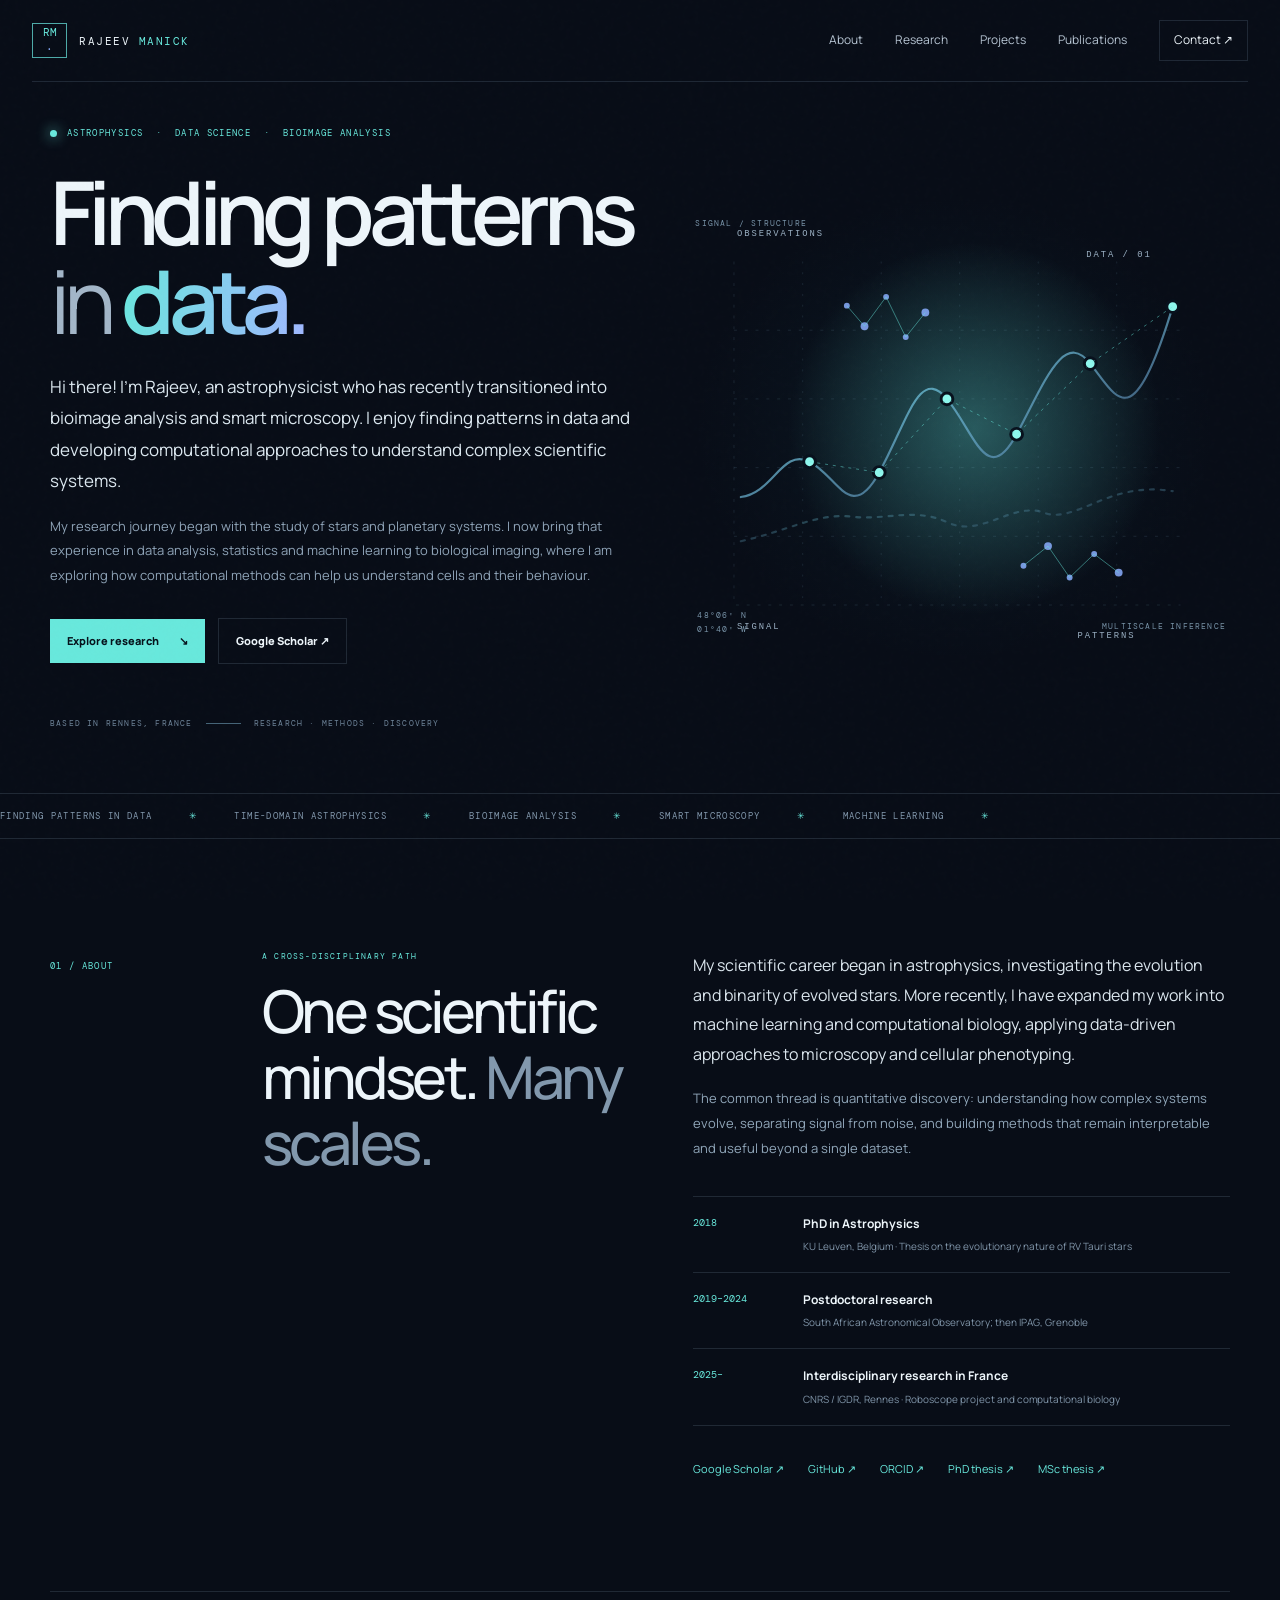
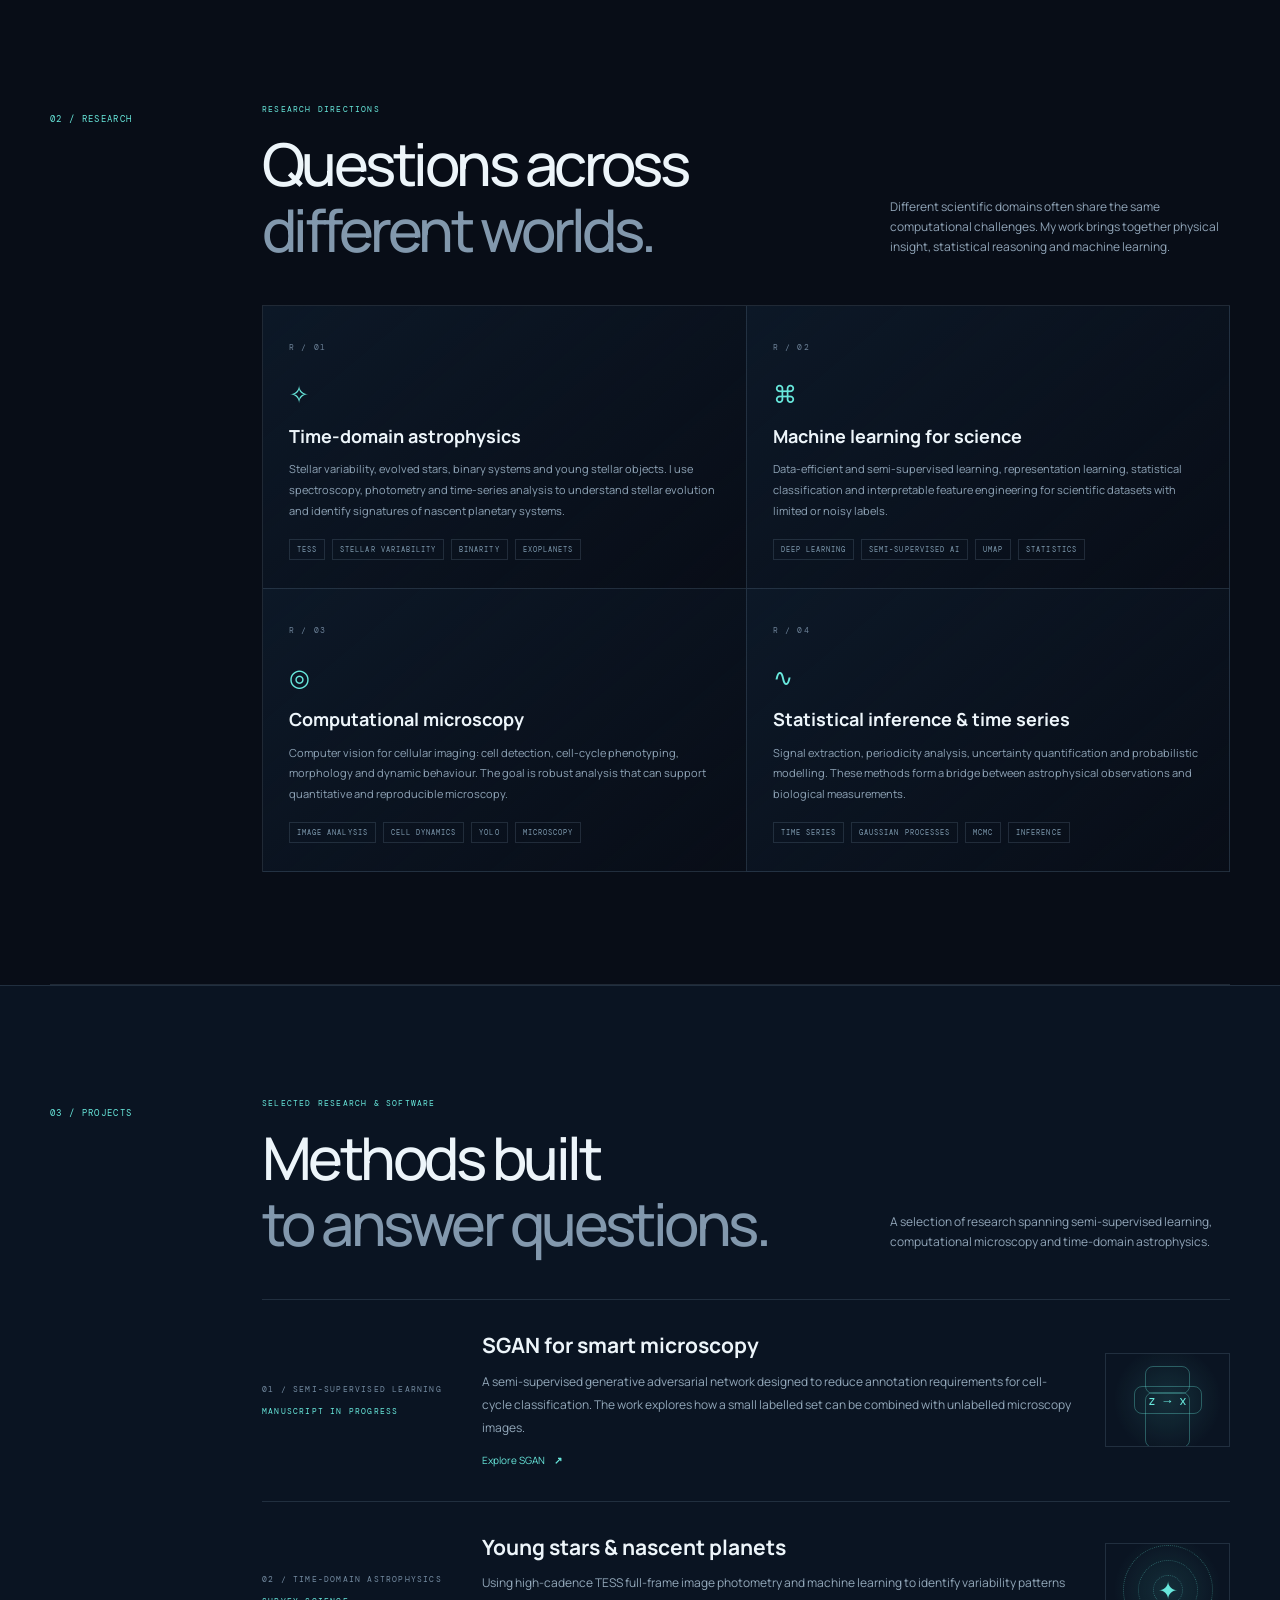
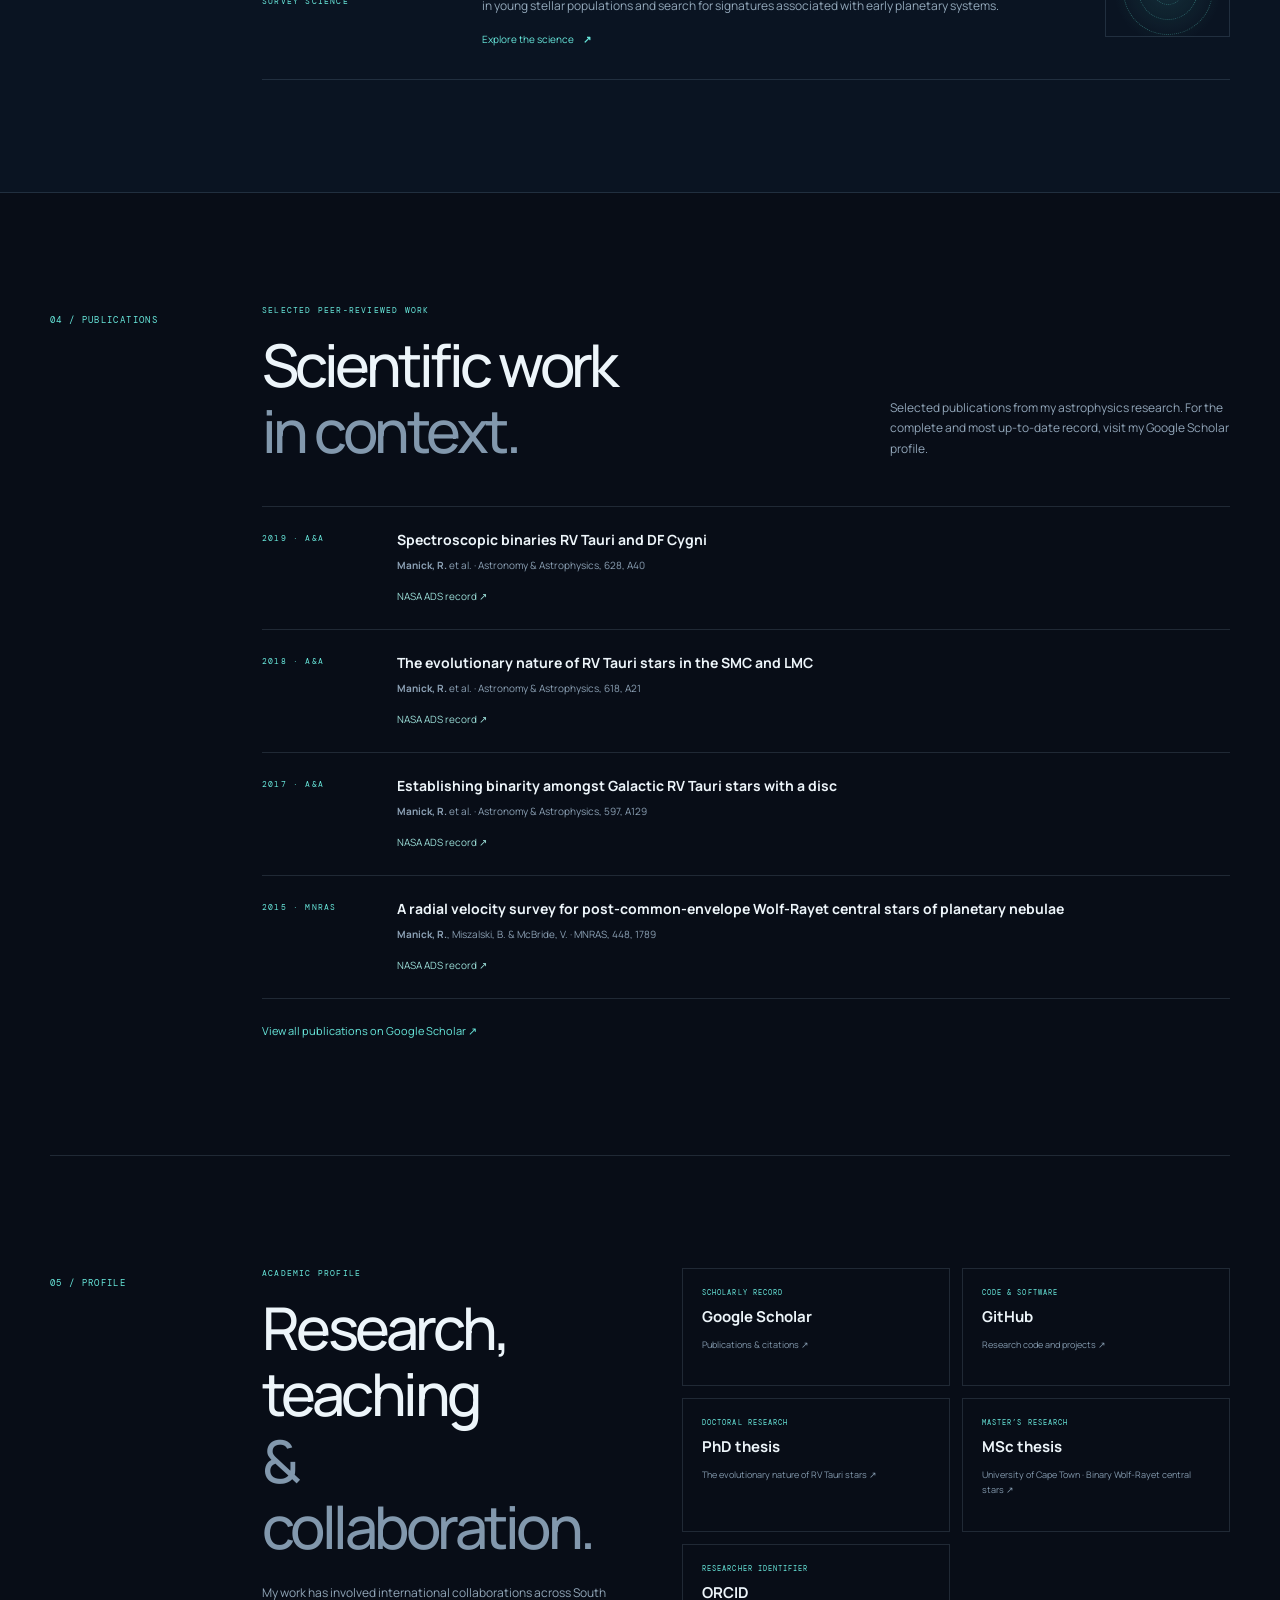
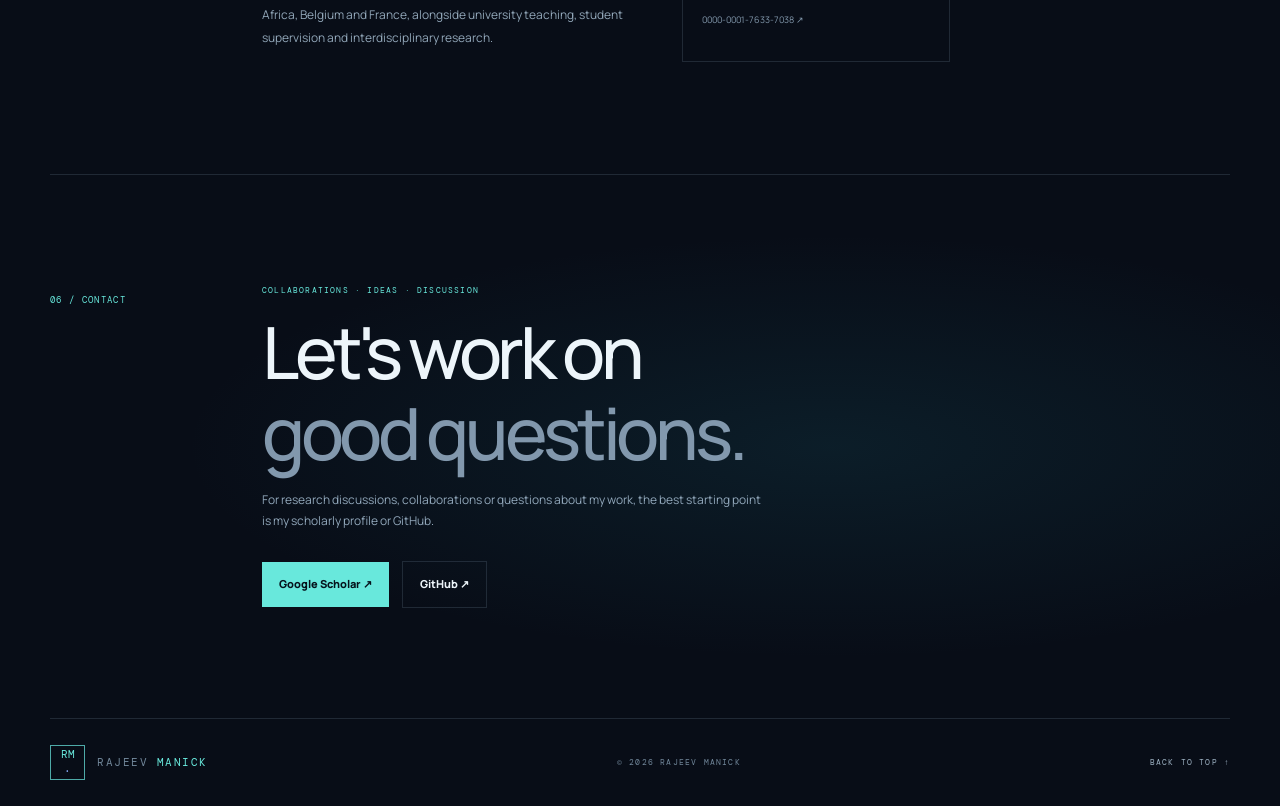
==== commit 2ba5afe1: "Add files via upload" ====
--- a/index.html
+++ b/index.html
@@ -4,7 +4,7 @@
   <meta charset="utf-8"><meta name="viewport" content="width=device-width, initial-scale=1">
   <meta name="description" content="Rajeev Manick is an astrophysicist and AI researcher working across time-domain astronomy, machine learning and computational microscopy.">
   <meta name="theme-color" content="#080d17">
-  <meta property="og:title" content="Rajeev Manick — Astrophysics × AI × Computational Biology">
+  <meta property="og:title" content="Rajeev Manick — Astrophysics × Data Science × Bioimage Analysis">
   <meta property="og:description" content="Research, projects and publications of Rajeev Manick.">
   <title>Rajeev Manick | Astrophysics × AI × Biology</title>
   <link rel="icon" href="assets/favicon.svg" type="image/svg+xml">
@@ -21,34 +21,53 @@
   <main id="top">
     <section class="hero wrap">
       <div class="hero-text">
-        <div class="eyebrow"><i></i> ASTROPHYSICS &nbsp;·&nbsp; ARTIFICIAL INTELLIGENCE &nbsp;·&nbsp; BIOLOGY</div>
-        <h1>Finding patterns<br>in <em>complex</em><br><span class="gradient-text">universes.</span></h1>
-        <p class="hero-lead">I am Rajeev Manick, an astrophysicist working at the intersection of scientific data analysis, machine learning and computational imaging.</p>
-        <p class="hero-sub">From the variability of evolved stars to the dynamics of living cells, I develop and apply quantitative methods to extract reliable, interpretable knowledge from complex data.</p>
+        <div class="eyebrow"><i></i> ASTROPHYSICS &nbsp;·&nbsp; DATA SCIENCE &nbsp;·&nbsp; BIOIMAGE ANALYSIS</div>
+        <h1>Finding patterns<br><em>in</em> <span class="gradient-text">data.</span></h1>
+        <p class="hero-lead">Hi there! I’m Rajeev, an astrophysicist who has recently transitioned into bioimage analysis and smart microscopy. I enjoy finding patterns in data and developing computational approaches to understand complex scientific systems.</p>
+        <p class="hero-sub">My research journey began with the study of stars and planetary systems. I now bring that experience in data analysis, statistics and machine learning to biological imaging, where I am exploring how computational methods can help us understand cells and their behaviour.</p>
         <div class="hero-buttons"><a class="btn primary" href="#research">Explore research <span>↘</span></a><a class="btn secondary" href="https://scholar.google.com/citations?user=3LkKUTQAAAAJ&hl=en" target="_blank" rel="noopener">Google Scholar ↗</a></div>
         <div class="hero-foot"><span>BASED IN RENNES, FRANCE</span><span class="line"></span><span>RESEARCH · METHODS · DISCOVERY</span></div>
       </div>
       <div class="hero-art" aria-label="Abstract visualisation of data, stellar orbits and biological structures">
         <div class="art-caption cap-a">SIGNAL / STRUCTURE</div><div class="art-caption cap-b">MULTISCALE INFERENCE</div>
-        <svg viewBox="0 0 560 520" role="img" aria-hidden="true">
-          <defs><radialGradient id="star"><stop stop-color="#eaffff"/><stop offset=".25" stop-color="#66f0e1"/><stop offset="1" stop-color="#147c91" stop-opacity=".08"/></radialGradient><linearGradient id="arc" x1="0" y1="0" x2="1" y2="1"><stop stop-color="#59e6dc"/><stop offset="1" stop-color="#7d9eff" stop-opacity=".15"/></linearGradient></defs>
-          <g fill="none" stroke="url(#arc)" stroke-width="1"><ellipse cx="280" cy="260" rx="218" ry="95" transform="rotate(-28 280 260)"/><ellipse cx="280" cy="260" rx="176" ry="176" transform="rotate(45 280 260)" opacity=".55"/><ellipse cx="280" cy="260" rx="235" ry="190" transform="rotate(72 280 260)" opacity=".25"/><path d="M35 260H525M280 22V498" stroke-dasharray="3 9" opacity=".4"/></g>
-          <g fill="#8ff7ed"><circle cx="95" cy="157" r="3"/><circle cx="444" cy="360" r="3"/><circle cx="382" cy="111" r="2"/><circle cx="176" cy="420" r="2"/><circle cx="493" cy="213" r="1.8"/></g>
-          <circle cx="280" cy="260" r="106" fill="url(#star)" opacity=".17"/><circle cx="280" cy="260" r="63" fill="none" stroke="#6cece2" stroke-opacity=".65"/><circle cx="280" cy="260" r="38" fill="url(#star)"/><circle cx="280" cy="260" r="8" fill="#eaffff"/>
-          <g stroke="#9df7ed" stroke-opacity=".55"><path d="M280 174V346M194 260H366"/><path d="M222 202L338 318M338 202L222 318" stroke-opacity=".18"/></g>
-          <g fill="#8faabd" font-family="monospace" font-size="9" letter-spacing="2"><text x="45" y="50">OBSERVATION</text><text x="396" y="472">INFERENCE</text><text x="410" y="78">01 / 03</text></g>
+        <svg viewBox="0 0 560 520" role="img" aria-label="Abstract data visualisation with connected observations, clusters and a time-series signal">
+          <defs>
+            <linearGradient id="dataLine" x1="0" y1="0" x2="1" y2="1"><stop stop-color="#68e8dc"/><stop offset="1" stop-color="#8aaeff" stop-opacity=".25"/></linearGradient>
+            <radialGradient id="dataGlow"><stop stop-color="#68e8dc" stop-opacity=".32"/><stop offset="1" stop-color="#68e8dc" stop-opacity="0"/></radialGradient>
+          </defs>
+          <g stroke="#527187" stroke-opacity=".24" stroke-width="1" fill="none">
+            <path d="M55 80V430H510M55 150H510M55 220H510M55 290H510M55 360H510" stroke-dasharray="3 8"/>
+            <path d="M125 80V430M205 80V430M285 80V430M365 80V430M445 80V430" stroke-dasharray="2 9"/>
+          </g>
+          <circle cx="300" cy="250" r="190" fill="url(#dataGlow)"/>
+          <g fill="none" stroke="url(#dataLine)" stroke-width="2.2" stroke-linecap="round" stroke-linejoin="round">
+            <path d="M62 320 C95 316 104 270 132 284 S174 348 203 295 S244 186 272 220 S313 312 343 256 S391 150 418 184 S461 262 502 126"/>
+            <path d="M62 365 C112 354 139 336 175 340 S239 330 273 346 S339 324 371 336 S437 303 502 314" stroke-opacity=".38" stroke-dasharray="4 7"/>
+          </g>
+          <g fill="#8ff7ed" stroke="#08111d" stroke-width="3">
+            <circle cx="132" cy="284" r="6"/><circle cx="203" cy="295" r="6"/><circle cx="272" cy="220" r="6"/><circle cx="343" cy="256" r="6"/><circle cx="418" cy="184" r="6"/><circle cx="502" cy="126" r="6"/>
+          </g>
+          <g fill="#8aaeff" fill-opacity=".85">
+            <circle cx="170" cy="125" r="3"/><circle cx="188" cy="146" r="4"/><circle cx="210" cy="116" r="3"/><circle cx="230" cy="157" r="3"/><circle cx="250" cy="132" r="4"/>
+            <circle cx="350" cy="390" r="3"/><circle cx="375" cy="370" r="4"/><circle cx="397" cy="402" r="3"/><circle cx="422" cy="378" r="3"/><circle cx="447" cy="397" r="4"/>
+          </g>
+          <g fill="none" stroke="#68e8dc" stroke-opacity=".48" stroke-width="1">
+            <path d="M170 125L188 146L210 116L230 157L250 132"/><path d="M350 390L375 370L397 402L422 378L447 397"/>
+            <path d="M132 284L203 295L272 220L343 256L418 184L502 126" stroke-dasharray="3 5"/>
+          </g>
+          <g fill="#9bb1c4" font-family="monospace" font-size="9" letter-spacing="2"><text x="58" y="54">OBSERVATIONS</text><text x="405" y="464">PATTERNS</text><text x="414" y="75">DATA / 01</text><text x="58" y="454">SIGNAL</text></g>
         </svg>
         <div class="art-coordinate">48°06′ N<br>01°40′ W</div>
       </div>
     </section>
-    <div class="ticker"><div>STELLAR EVOLUTION <b>✳</b> TIME-DOMAIN ASTRONOMY <b>✳</b> SCIENTIFIC MACHINE LEARNING <b>✳</b> COMPUTATIONAL MICROSCOPY <b>✳</b> DATA-EFFICIENT AI <b>✳</b> </div></div>
+    <div class="ticker"><div>FINDING PATTERNS IN DATA <b>✳</b> TIME-DOMAIN ASTROPHYSICS <b>✳</b> BIOIMAGE ANALYSIS <b>✳</b> SMART MICROSCOPY <b>✳</b> MACHINE LEARNING <b>✳</b> </div></div>
 
     <section class="section wrap" id="about"><div class="section-label">01 / ABOUT</div><div class="section-body about-grid">
       <div><p class="overline">A CROSS-DISCIPLINARY PATH</p><h2>One scientific<br>mindset. <span>Many scales.</span></h2></div>
       <div class="prose"><p class="big">My scientific career began in astrophysics, investigating the evolution and binarity of evolved stars. More recently, I have expanded my work into machine learning and computational biology, applying data-driven approaches to microscopy and cellular phenotyping.</p>
       <p>The common thread is quantitative discovery: understanding how complex systems evolve, separating signal from noise, and building methods that remain interpretable and useful beyond a single dataset.</p>
       <div class="timeline"><div><time>2018</time><span><b>PhD in Astrophysics</b><small>KU Leuven, Belgium · Thesis on the evolutionary nature of RV Tauri stars</small></span></div><div><time>2019–2024</time><span><b>Postdoctoral research</b><small>South African Astronomical Observatory; then IPAG, Grenoble</small></span></div><div><time>2025–</time><span><b>Interdisciplinary research in France</b><small>CNRS / IGDR, Rennes · Roboscope project and computational biology</small></span></div></div>
-      <div class="profile-links"><a href="https://scholar.google.com/citations?user=3LkKUTQAAAAJ&hl=en" target="_blank" rel="noopener">Google Scholar ↗</a><a href="https://github.com/rajeevzar" target="_blank" rel="noopener">GitHub ↗</a><a href="https://fys.kuleuven.be/ster/pub/phd-rajeev-manick" target="_blank" rel="noopener">PhD thesis ↗</a></div>
+      <div class="profile-links"><a href="https://scholar.google.com/citations?user=3LkKUTQAAAAJ&hl=en" target="_blank" rel="noopener">Google Scholar ↗</a><a href="https://github.com/rajeevzar" target="_blank" rel="noopener">GitHub ↗</a><a href="https://orcid.org/0000-0001-7633-7038" target="_blank" rel="noopener">ORCID ↗</a><a href="https://fys.kuleuven.be/ster/pub/phd-rajeev-manick" target="_blank" rel="noopener">PhD thesis ↗</a><a href="https://open.uct.ac.za/items/17aa2485-b247-4fec-a21b-bfeb38ba35ee" target="_blank" rel="noopener">MSc thesis ↗</a></div>
       </div>
     </div></section>
 
@@ -61,11 +80,10 @@
       </div>
     </div></section>
 
-    <section class="projects-band" id="projects"><div class="wrap section"><div class="section-label">03 / PROJECTS</div><div class="section-body"><div class="section-intro"><div><p class="overline">SELECTED RESEARCH & SOFTWARE</p><h2>Methods built<br><span>to answer questions.</span></h2></div><p>A selection of ongoing and recent work spanning interpretable AI, semi-supervised learning and time-domain astrophysics.</p></div>
+    <section class="projects-band" id="projects"><div class="wrap section"><div class="section-label">03 / PROJECTS</div><div class="section-body"><div class="section-intro"><div><p class="overline">SELECTED RESEARCH & SOFTWARE</p><h2>Methods built<br><span>to answer questions.</span></h2></div><p>A selection of research spanning semi-supervised learning, computational microscopy and time-domain astrophysics.</p></div>
       <div class="project-list">
-        <article class="project-row"><div class="project-meta"><span>01 / COMPUTATIONAL MICROSCOPY</span><span class="status">METHOD DEVELOPMENT</span></div><div class="project-content"><h3>BICEPs</h3><p>An interpretable, feature-based pipeline for cell-phase classification. BICEPs combines engineered image descriptors, statistical feature selection and neighbourhood-based classification to investigate how far transparent, data-efficient methods can go in cellular phenotyping.</p><a href="projects/biceps.html">Explore BICEPs <b>↗</b></a></div><div class="project-glyph glyph-biceps"><span>f(x)</span><i></i><i></i><i></i></div></article>
-        <article class="project-row"><div class="project-meta"><span>02 / SEMI-SUPERVISED LEARNING</span><span class="status">MANUSCRIPT IN PROGRESS</span></div><div class="project-content"><h3>SGAN for smart microscopy</h3><p>A semi-supervised generative adversarial network designed to reduce annotation requirements for cell-cycle classification. The work explores how a small labelled set can be combined with unlabelled microscopy images.</p><a href="projects/sgan.html">Explore SGAN <b>↗</b></a></div><div class="project-glyph glyph-sgan"><span>z → x</span><i></i><i></i><i></i></div></article>
-        <article class="project-row"><div class="project-meta"><span>03 / TIME-DOMAIN ASTROPHYSICS</span><span class="status">SURVEY SCIENCE</span></div><div class="project-content"><h3>Young stars & nascent planets</h3><p>Using high-cadence TESS full-frame image photometry and machine learning to identify variability patterns in young stellar populations and search for signatures associated with early planetary systems.</p><a href="projects/young-stars.html">Explore the science <b>↗</b></a></div><div class="project-glyph glyph-stars"><span>✦</span><i></i><i></i><i></i></div></article>
+        <article class="project-row"><div class="project-meta"><span>01 / SEMI-SUPERVISED LEARNING</span><span class="status">MANUSCRIPT IN PROGRESS</span></div><div class="project-content"><h3>SGAN for smart microscopy</h3><p>A semi-supervised generative adversarial network designed to reduce annotation requirements for cell-cycle classification. The work explores how a small labelled set can be combined with unlabelled microscopy images.</p><a href="projects/sgan.html">Explore SGAN <b>↗</b></a></div><div class="project-glyph glyph-sgan"><span>z → x</span><i></i><i></i><i></i></div></article>
+        <article class="project-row"><div class="project-meta"><span>02 / TIME-DOMAIN ASTROPHYSICS</span><span class="status">SURVEY SCIENCE</span></div><div class="project-content"><h3>Young stars & nascent planets</h3><p>Using high-cadence TESS full-frame image photometry and machine learning to identify variability patterns in young stellar populations and search for signatures associated with early planetary systems.</p><a href="projects/young-stars.html">Explore the science <b>↗</b></a></div><div class="project-glyph glyph-stars"><span>✦</span><i></i><i></i><i></i></div></article>
       </div>
     </div></div></section>
 
@@ -78,7 +96,7 @@
       </div><a class="all-pubs" href="https://scholar.google.com/citations?user=3LkKUTQAAAAJ&hl=en" target="_blank" rel="noopener">View all publications on Google Scholar ↗</a>
     </div></section>
 
-    <section class="section wrap profile-section"><div class="section-label">05 / PROFILE</div><div class="section-body profile-grid"><div><p class="overline">ACADEMIC PROFILE</p><h2>Research, teaching<br><span>& collaboration.</span></h2><p class="profile-desc">My work has involved international collaborations across South Africa, Belgium and France, alongside university teaching, student supervision and interdisciplinary research.</p></div><div class="profile-cards"><a href="https://scholar.google.com/citations?user=3LkKUTQAAAAJ&hl=en" target="_blank" rel="noopener"><small>SCHOLARLY RECORD</small><b>Google Scholar</b><span>Publications & citations ↗</span></a><a href="https://github.com/rajeevzar" target="_blank" rel="noopener"><small>CODE & SOFTWARE</small><b>GitHub</b><span>Research code and projects ↗</span></a><a href="https://fys.kuleuven.be/ster/pub/phd-rajeev-manick" target="_blank" rel="noopener"><small>DOCTORAL RESEARCH</small><b>PhD thesis</b><span>The evolutionary nature of RV Tauri stars ↗</span></a></div></div></section>
+    <section class="section wrap profile-section"><div class="section-label">05 / PROFILE</div><div class="section-body profile-grid"><div><p class="overline">ACADEMIC PROFILE</p><h2>Research, teaching<br><span>& collaboration.</span></h2><p class="profile-desc">My work has involved international collaborations across South Africa, Belgium and France, alongside university teaching, student supervision and interdisciplinary research.</p></div><div class="profile-cards"><a href="https://scholar.google.com/citations?user=3LkKUTQAAAAJ&hl=en" target="_blank" rel="noopener"><small>SCHOLARLY RECORD</small><b>Google Scholar</b><span>Publications & citations ↗</span></a><a href="https://github.com/rajeevzar" target="_blank" rel="noopener"><small>CODE & SOFTWARE</small><b>GitHub</b><span>Research code and projects ↗</span></a><a href="https://fys.kuleuven.be/ster/pub/phd-rajeev-manick" target="_blank" rel="noopener"><small>DOCTORAL RESEARCH</small><b>PhD thesis</b><span>The evolutionary nature of RV Tauri stars ↗</span></a><a href="https://open.uct.ac.za/items/17aa2485-b247-4fec-a21b-bfeb38ba35ee" target="_blank" rel="noopener"><small>MASTER’S RESEARCH</small><b>MSc thesis</b><span>University of Cape Town · Binary Wolf-Rayet central stars ↗</span></a><a href="https://orcid.org/0000-0001-7633-7038" target="_blank" rel="noopener"><small>RESEARCHER IDENTIFIER</small><b>ORCID</b><span>0000-0001-7633-7038 ↗</span></a></div></div></section>
 
     <section class="contact" id="contact"><div class="wrap contact-grid"><div class="section-label">06 / CONTACT</div><div><p class="overline">COLLABORATIONS · IDEAS · DISCUSSION</p><h2>Let's work on<br><span>good questions.</span></h2><p>For research discussions, collaborations or questions about my work, the best starting point is my scholarly profile or GitHub.</p><div class="contact-links"><a class="btn primary" href="https://scholar.google.com/citations?user=3LkKUTQAAAAJ&hl=en" target="_blank" rel="noopener">Google Scholar ↗</a><a class="btn secondary" href="https://github.com/rajeevzar" target="_blank" rel="noopener">GitHub ↗</a></div></div></div></section>
   </main>
